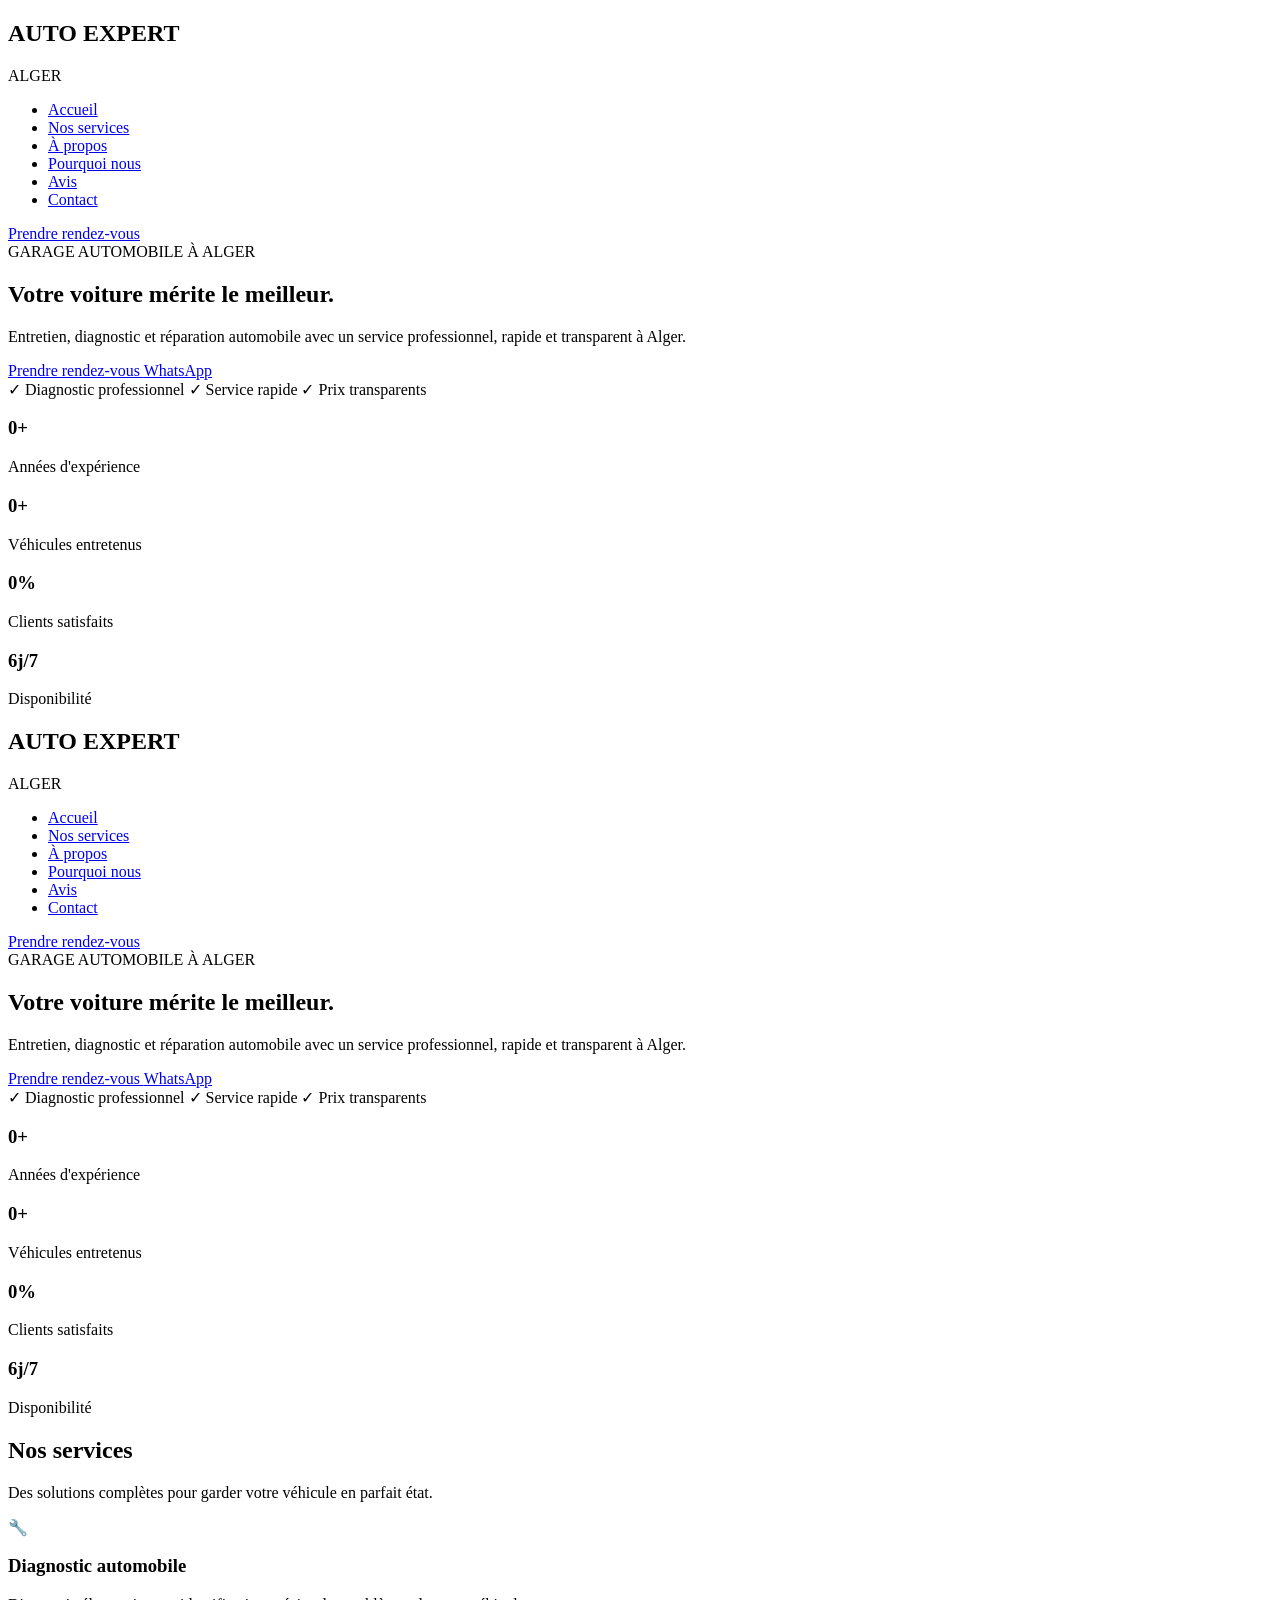
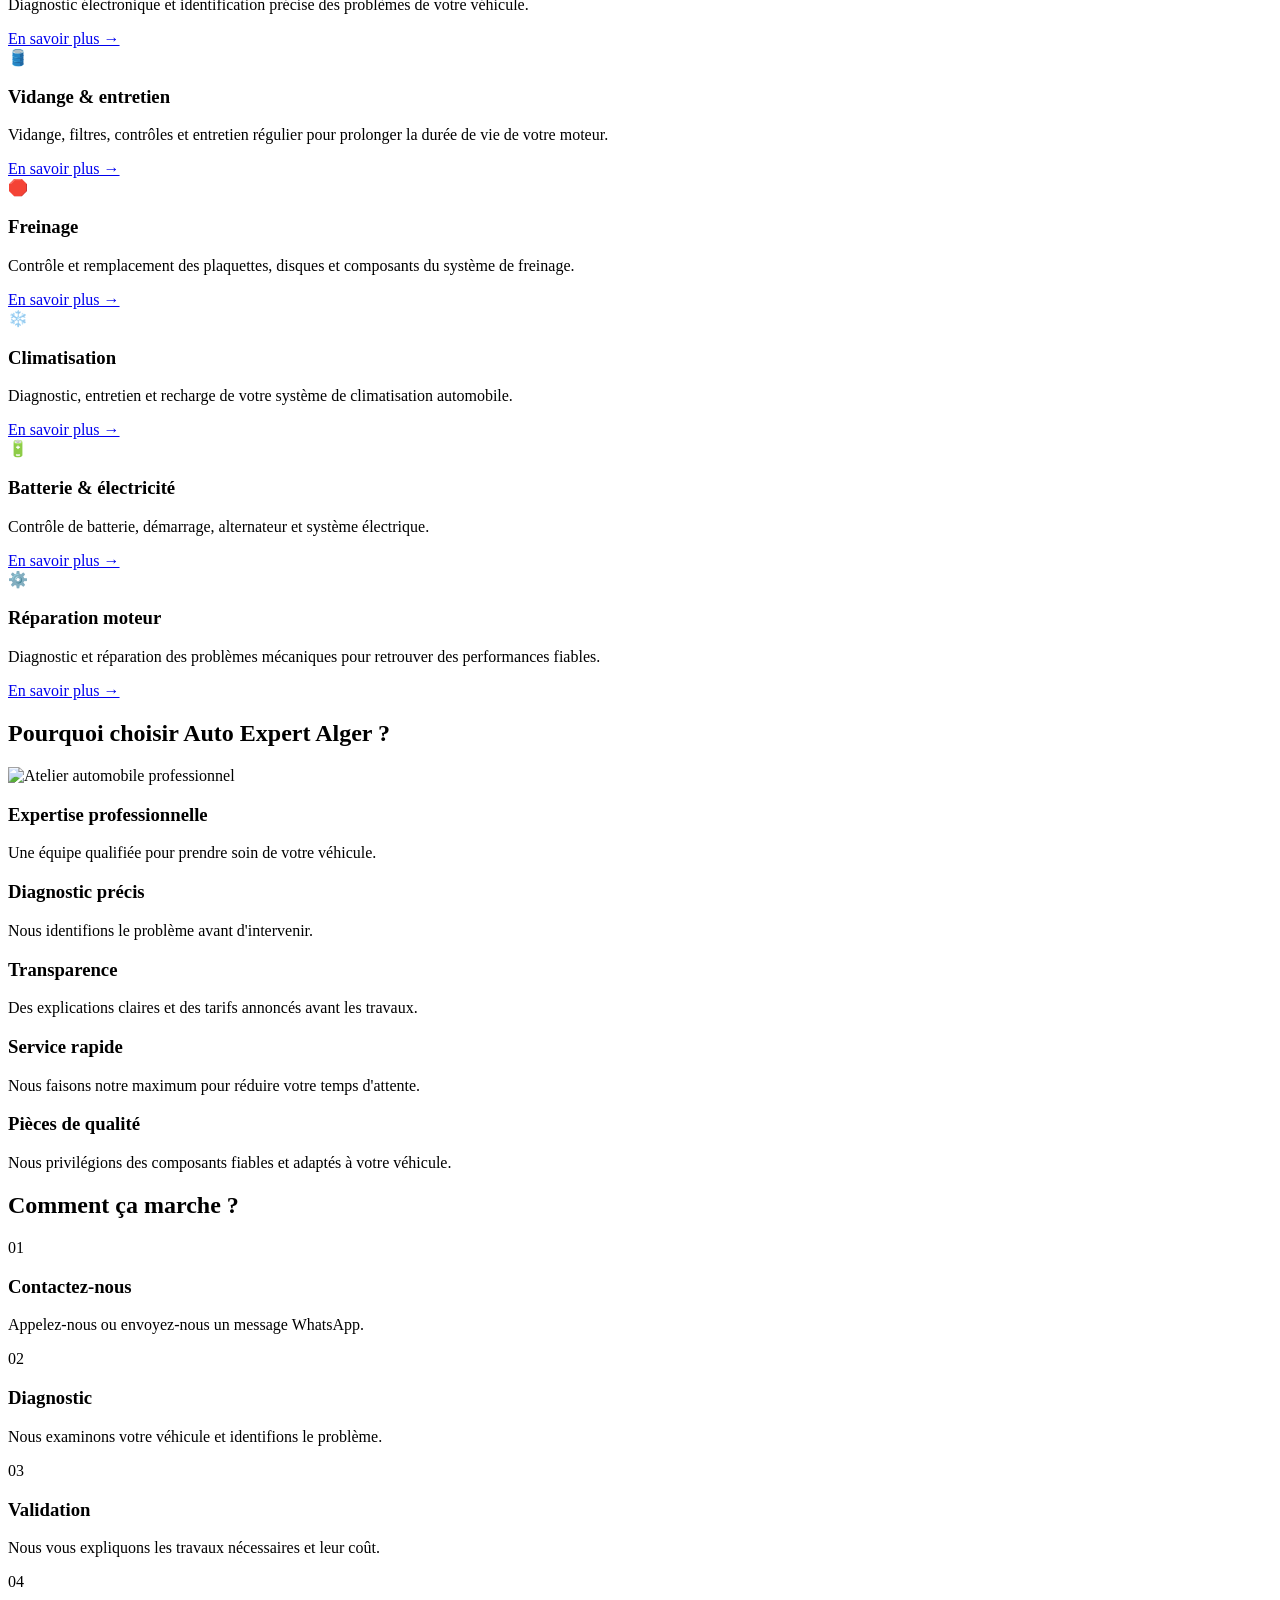
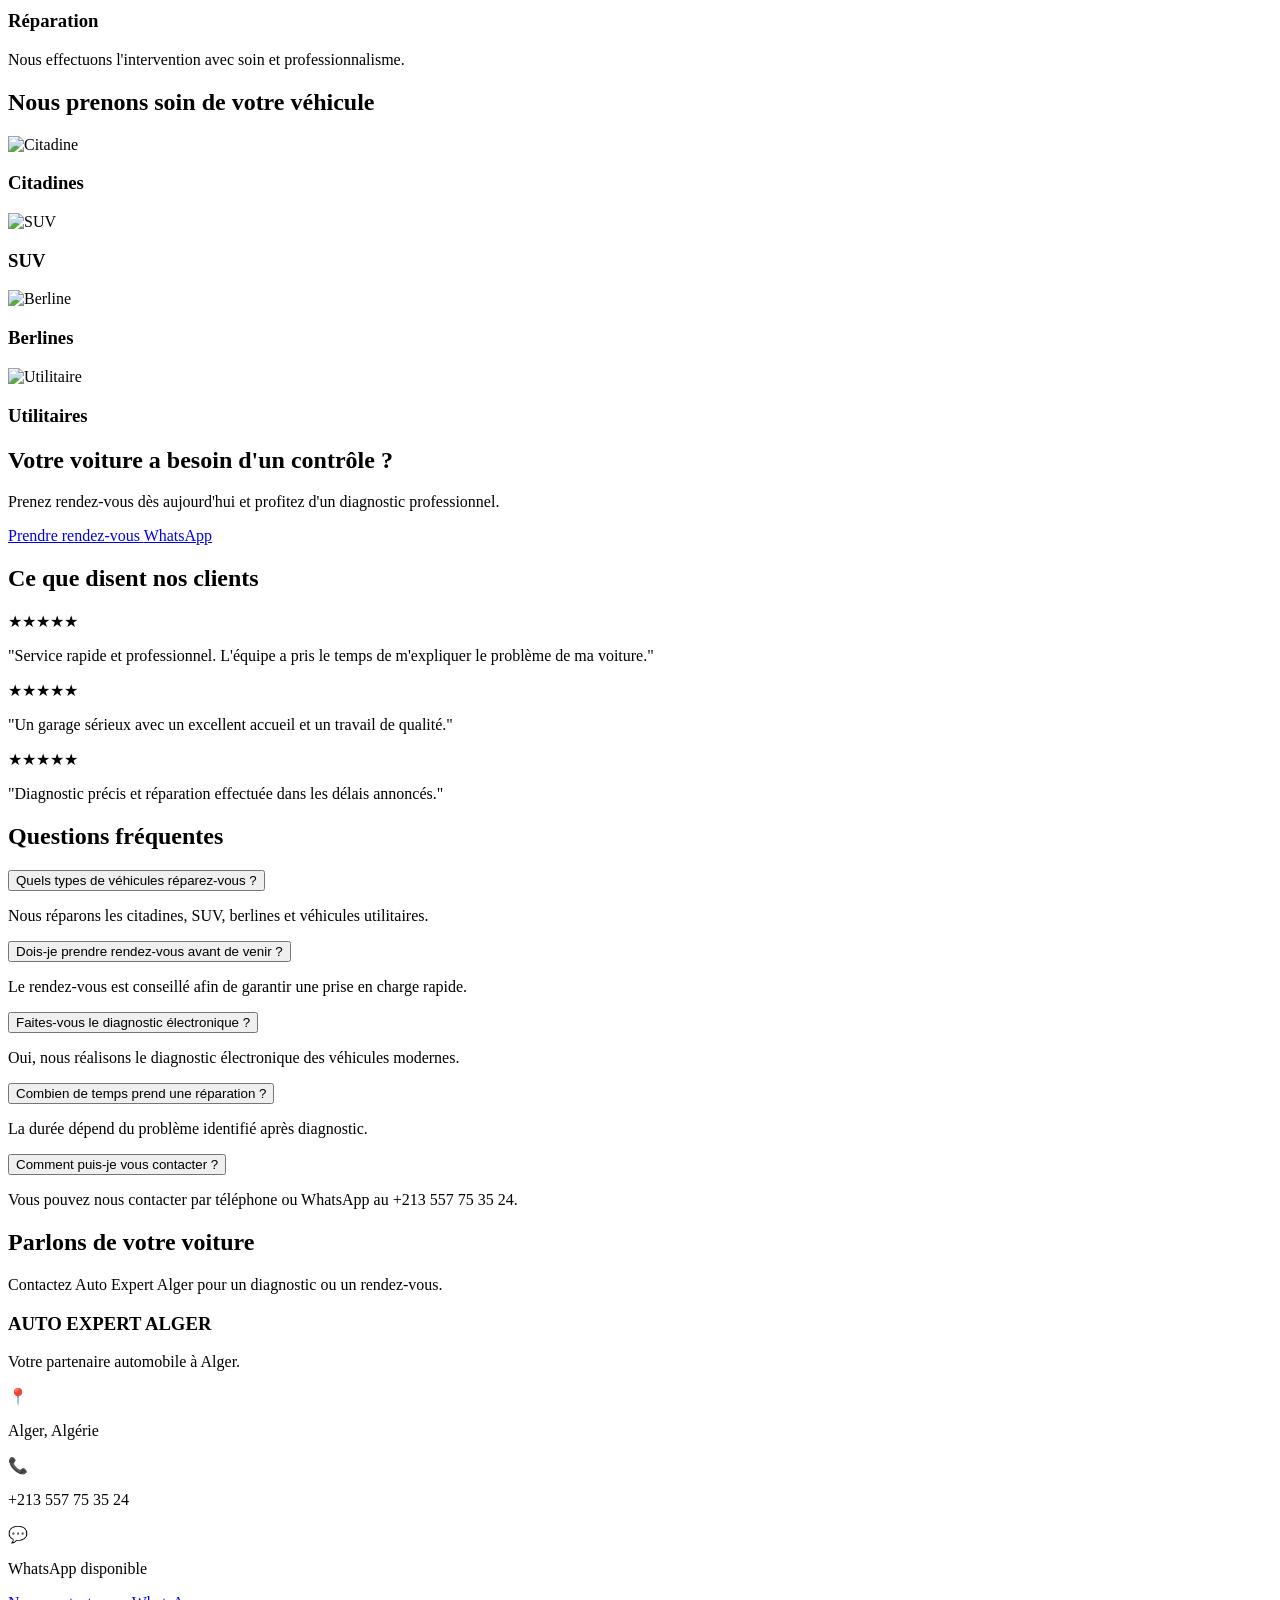
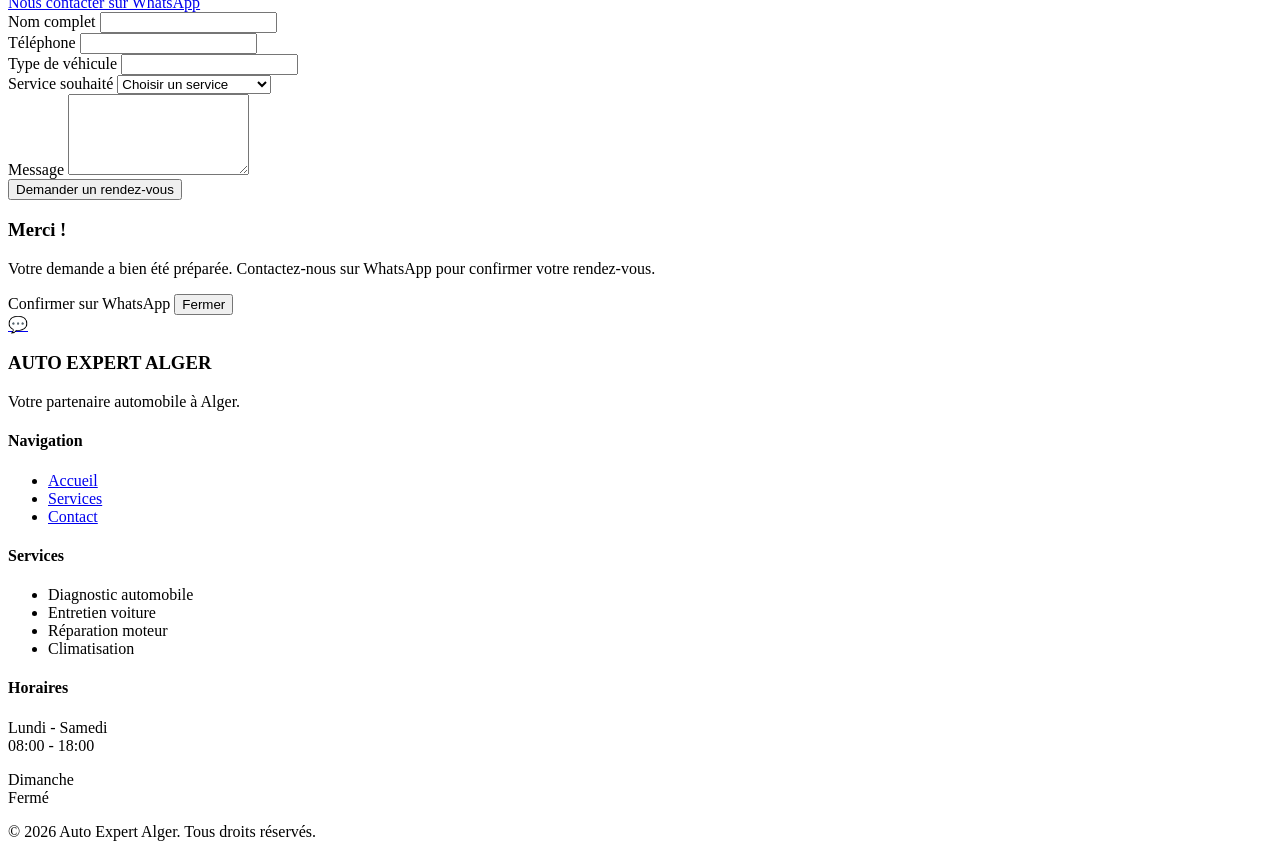
==== index.html @ 567e8c17 "Create index.html" ====
<!DOCTYPE html>
<html lang="fr">
<head>
    <meta charset="UTF-8">
    <meta name="viewport" content="width=device-width, initial-scale=1.0">

    <title>Auto Expert Alger | Garage Automobile & Réparation à Alger</title>

    <meta name="description" content="Auto Expert Alger vous accompagne pour l'entretien, le diagnostic et la réparation de votre véhicule à Alger. Service professionnel, rapide et transparent.">

    <meta name="keywords" content="garage Alger, réparation voiture Alger, diagnostic automobile, entretien voiture, mécanique automobile">

    <meta property="og:title" content="Auto Expert Alger | Garage Automobile">
    <meta property="og:description" content="Entretien, diagnostic et réparation automobile professionnelle à Alger.">
    <meta property="og:type" content="website">

    <link rel="stylesheet" href="style.css">

    <!-- Google Font -->
    <link href="https://fonts.googleapis.com/css2?family=Montserrat:wght@400;500;600;700;800&display=swap" rel="stylesheet">

</head>

<body>

<!-- ================= HEADER ================= -->

<header class="header" id="header">

    <nav class="navbar container">

        <div class="logo">
            <h2>AUTO EXPERT</h2>
            <span>ALGER</span>
        </div>


        <ul class="nav-links" id="navLinks">

            <li><a href="#home">Accueil</a></li>
            <li><a href="#services">Nos services</a></li>
            <li><a href="#about">À propos</a></li>
            <li><a href="#why">Pourquoi nous</a></li>
            <li><a href="#reviews">Avis</a></li>
            <li><a href="#contact">Contact</a></li>

        </ul>


        <a href="#contact" class="btn primary-btn">
            Prendre rendez-vous
        </a>


        <div class="hamburger" id="hamburger">

            <span></span>
            <span></span>
            <span></span>

        </div>


    </nav>

</header>



<!-- ================= HERO ================= -->

<section class="hero" id="home">

    <div class="hero-overlay"></div>


    <div class="hero-content container reveal">

        <span class="badge">
            GARAGE AUTOMOBILE À ALGER
        </span>


        <h1>
            Votre voiture mérite le meilleur.
        </h1>


        <p>
            Entretien, diagnostic et réparation automobile avec un service professionnel,
            rapide et transparent à Alger.
        </p>


        <div class="hero-buttons">

            <a href="#contact" class="btn primary-btn">
                Prendre rendez-vous
            </a>


            <a href="https://wa.me/213557753524?text=Bonjour%20Auto%20Expert%20Alger,%20je%20souhaite%20prendre%20rendez-vous%20pour%20mon%20véhicule."
               class="btn whatsapp-btn"
               target="_blank">

                WhatsApp

            </a>

        </div>



        <div class="trust-row">

            <span>✓ Diagnostic professionnel</span>
            <span>✓ Service rapide</span>
            <span>✓ Prix transparents</span>

        </div>



        <div class="scroll-indicator">
            <span></span>
        </div>


    </div>


</section>



<!-- ================= STATS ================= -->


<section class="stats">

<div class="container stats-grid">


<div class="stat-box">

<h3 data-target="10">0+</h3>
<p>Années d'expérience</p>

</div>


<div class="stat-box">

<h3 data-target="1500">0+</h3>
<p>Véhicules entretenus</p>

</div>


<div class="stat-box">

<h3 data-target="98">0%</h3>
<p>Clients satisfaits</p>

</div>


<div class="stat-box">

<h3>6j/7</h3>
<p>Disponibilité</p>

</div>


</div>

</section>

  <!DOCTYPE html>
<html lang="fr">

<head>

<meta charset="UTF-8">
<meta name="viewport" content="width=device-width, initial-scale=1.0">

<title>Auto Expert Alger | Garage Automobile & Réparation à Alger</title>

<meta name="description" content="Auto Expert Alger vous accompagne pour l'entretien, le diagnostic et la réparation de votre véhicule à Alger. Service professionnel, rapide et transparent.">

<meta name="keywords" content="garage automobile Alger, réparation voiture Alger, diagnostic automobile, entretien voiture">

<meta property="og:title" content="Auto Expert Alger | Garage Automobile">
<meta property="og:description" content="Entretien, diagnostic et réparation automobile professionnelle à Alger.">
<meta property="og:type" content="website">


<link rel="stylesheet" href="style.css">


<link href="https://fonts.googleapis.com/css2?family=Montserrat:wght@400;500;600;700;800&display=swap" rel="stylesheet">


</head>


<body>


<!-- HEADER -->

<header class="header" id="header">

<nav class="navbar container">


<div class="logo">

<h2>AUTO EXPERT</h2>
<span>ALGER</span>

</div>



<ul class="nav-links" id="navLinks">

<li><a href="#home">Accueil</a></li>
<li><a href="#services">Nos services</a></li>
<li><a href="#about">À propos</a></li>
<li><a href="#why">Pourquoi nous</a></li>
<li><a href="#reviews">Avis</a></li>
<li><a href="#contact">Contact</a></li>

</ul>



<a href="#contact" class="btn primary-btn">
Prendre rendez-vous
</a>



<div class="hamburger" id="hamburger">

<span></span>
<span></span>
<span></span>

</div>


</nav>

</header>





<!-- HERO -->


<section class="hero" id="home">


<div class="hero-overlay"></div>


<div class="hero-content container reveal">


<span class="badge">
GARAGE AUTOMOBILE À ALGER
</span>



<h1>
Votre voiture mérite le meilleur.
</h1>



<p>
Entretien, diagnostic et réparation automobile avec un service professionnel,
rapide et transparent à Alger.
</p>



<div class="hero-buttons">


<a href="#contact" class="btn primary-btn">
Prendre rendez-vous
</a>



<a href="https://wa.me/213557753524?text=Bonjour%20Auto%20Expert%20Alger,%20je%20souhaite%20prendre%20rendez-vous%20pour%20mon%20véhicule."
class="btn whatsapp-btn"
target="_blank">

WhatsApp

</a>


</div>




<div class="trust-row">

<span>✓ Diagnostic professionnel</span>
<span>✓ Service rapide</span>
<span>✓ Prix transparents</span>

</div>



<div class="scroll-indicator">
<span></span>
</div>


</div>


</section>





<!-- STATS -->


<section class="stats">


<div class="container stats-grid">


<div class="stat-box">

<h3 data-target="10">0+</h3>
<p>Années d'expérience</p>

</div>



<div class="stat-box">

<h3 data-target="1500">0+</h3>
<p>Véhicules entretenus</p>

</div>



<div class="stat-box">

<h3 data-target="98">0%</h3>
<p>Clients satisfaits</p>

</div>



<div class="stat-box">

<h3>6j/7</h3>
<p>Disponibilité</p>

</div>


</div>


</section>





<!-- SERVICES -->


<section class="services section" id="services">


<div class="container">


<div class="section-title reveal">

<h2>Nos services</h2>

<p>
Des solutions complètes pour garder votre véhicule en parfait état.
</p>

</div>




<div class="services-grid">



<div class="service-card reveal">

<div class="icon">
🔧
</div>

<h3>
Diagnostic automobile
</h3>

<p>
Diagnostic électronique et identification précise des problèmes de votre véhicule.
</p>

<a href="#">
En savoir plus →
</a>

</div>





<div class="service-card reveal">

<div class="icon">
🛢️
</div>

<h3>
Vidange & entretien
</h3>

<p>
Vidange, filtres, contrôles et entretien régulier pour prolonger la durée de vie de votre moteur.
</p>

<a href="#">
En savoir plus →
</a>

</div>





<div class="service-card reveal">

<div class="icon">
🛑
</div>

<h3>
Freinage
</h3>

<p>
Contrôle et remplacement des plaquettes, disques et composants du système de freinage.
</p>

<a href="#">
En savoir plus →
</a>

</div>





<div class="service-card reveal">

<div class="icon">
❄️
</div>

<h3>
Climatisation
</h3>

<p>
Diagnostic, entretien et recharge de votre système de climatisation automobile.
</p>

<a href="#">
En savoir plus →
</a>

</div>





<div class="service-card reveal">

<div class="icon">
🔋
</div>

<h3>
Batterie & électricité
</h3>

<p>
Contrôle de batterie, démarrage, alternateur et système électrique.
</p>

<a href="#">
En savoir plus →
</a>

</div>





<div class="service-card reveal">

<div class="icon">
⚙️
</div>

<h3>
Réparation moteur
</h3>

<p>
Diagnostic et réparation des problèmes mécaniques pour retrouver des performances fiables.
</p>

<a href="#">
En savoir plus →
</a>

</div>



</div>


</div>


</section>

  <!-- WHY CHOOSE US -->

<section class="why section" id="why">

<div class="container">


<div class="section-title reveal">

<h2>Pourquoi choisir Auto Expert Alger ?</h2>

</div>



<div class="why-grid">



<div class="why-image reveal">

<img src="https://images.unsplash.com/photo-1487754180451-c456f719a1fc?auto=format&fit=crop&w=900&q=80"
alt="Atelier automobile professionnel">

</div>




<div class="why-content">



<div class="benefit reveal">

<h3>Expertise professionnelle</h3>

<p>
Une équipe qualifiée pour prendre soin de votre véhicule.
</p>

</div>



<div class="benefit reveal">

<h3>Diagnostic précis</h3>

<p>
Nous identifions le problème avant d'intervenir.
</p>

</div>



<div class="benefit reveal">

<h3>Transparence</h3>

<p>
Des explications claires et des tarifs annoncés avant les travaux.
</p>

</div>



<div class="benefit reveal">

<h3>Service rapide</h3>

<p>
Nous faisons notre maximum pour réduire votre temps d'attente.
</p>

</div>



<div class="benefit reveal">

<h3>Pièces de qualité</h3>

<p>
Nous privilégions des composants fiables et adaptés à votre véhicule.
</p>

</div>


</div>


</div>


</div>

</section>






<!-- PROCESS -->


<section class="process section">


<div class="container">


<div class="section-title">

<h2>Comment ça marche ?</h2>

</div>



<div class="process-grid">



<div class="step reveal">

<span>01</span>

<h3>Contactez-nous</h3>

<p>
Appelez-nous ou envoyez-nous un message WhatsApp.
</p>

</div>




<div class="step reveal">

<span>02</span>

<h3>Diagnostic</h3>

<p>
Nous examinons votre véhicule et identifions le problème.
</p>

</div>




<div class="step reveal">

<span>03</span>

<h3>Validation</h3>

<p>
Nous vous expliquons les travaux nécessaires et leur coût.
</p>

</div>




<div class="step reveal">

<span>04</span>

<h3>Réparation</h3>

<p>
Nous effectuons l'intervention avec soin et professionnalisme.
</p>

</div>


</div>


</div>

</section>






<!-- VEHICLE TYPES -->


<section class="vehicles section">


<div class="container">


<div class="section-title">

<h2>
Nous prenons soin de votre véhicule
</h2>

</div>




<div class="vehicle-grid">


<div class="vehicle-card">

<img src="https://images.unsplash.com/photo-1492144534655-ae79c964c9d7?auto=format&fit=crop&w=600&q=80"
alt="Citadine">

<h3>Citadines</h3>

</div>



<div class="vehicle-card">

<img src="https://images.unsplash.com/photo-1503376780353-7e6692767b70?auto=format&fit=crop&w=600&q=80"
alt="SUV">

<h3>SUV</h3>

</div>



<div class="vehicle-card">

<img src="https://images.unsplash.com/photo-1549317661-bd32c8ce0db2?auto=format&fit=crop&w=600&q=80"
alt="Berline">

<h3>Berlines</h3>

</div>



<div class="vehicle-card">

<img src="https://images.unsplash.com/photo-1606664515524-ed2f786a0bd6?auto=format&fit=crop&w=600&q=80"
alt="Utilitaire">

<h3>Utilitaires</h3>

</div>


</div>


</div>


</section>






<!-- CTA -->


<section class="cta">


<div class="container">


<h2>
Votre voiture a besoin d'un contrôle ?
</h2>


<p>
Prenez rendez-vous dès aujourd'hui et profitez d'un diagnostic professionnel.
</p>



<div>

<a href="#contact" class="btn primary-btn">
Prendre rendez-vous
</a>


<a href="https://wa.me/213557753524?text=Bonjour%20Auto%20Expert%20Alger,%20je%20souhaite%20prendre%20rendez-vous."
class="btn whatsapp-btn"
target="_blank">

WhatsApp

</a>


</div>


</div>


</section>







<!-- TESTIMONIALS -->


<section class="reviews section" id="reviews">


<div class="container">


<div class="section-title">

<h2>
Ce que disent nos clients
</h2>

</div>




<div class="reviews-grid">



<div class="review-card">

<div>
★★★★★
</div>

<p>
"Service rapide et professionnel. L'équipe a pris le temps de m'expliquer le problème de ma voiture."
</p>

</div>




<div class="review-card">

<div>
★★★★★
</div>

<p>
"Un garage sérieux avec un excellent accueil et un travail de qualité."
</p>

</div>




<div class="review-card">

<div>
★★★★★
</div>

<p>
"Diagnostic précis et réparation effectuée dans les délais annoncés."
</p>

</div>



</div>


</div>


</section>







<!-- FAQ -->


<section class="faq section">


<div class="container">


<div class="section-title">

<h2>
Questions fréquentes
</h2>

</div>



<div class="faq-container">



<div class="faq-item">

<button>
Quels types de véhicules réparez-vous ?
</button>

<div class="faq-answer">

<p>
Nous réparons les citadines, SUV, berlines et véhicules utilitaires.
</p>

</div>

</div>





<div class="faq-item">

<button>
Dois-je prendre rendez-vous avant de venir ?
</button>

<div class="faq-answer">

<p>
Le rendez-vous est conseillé afin de garantir une prise en charge rapide.
</p>

</div>

</div>





<div class="faq-item">

<button>
Faites-vous le diagnostic électronique ?
</button>

<div class="faq-answer">

<p>
Oui, nous réalisons le diagnostic électronique des véhicules modernes.
</p>

</div>

</div>





<div class="faq-item">

<button>
Combien de temps prend une réparation ?
</button>

<div class="faq-answer">

<p>
La durée dépend du problème identifié après diagnostic.
</p>

</div>

</div>





<div class="faq-item">

<button>
Comment puis-je vous contacter ?
</button>

<div class="faq-answer">

<p>
Vous pouvez nous contacter par téléphone ou WhatsApp au +213 557 75 35 24.
</p>

</div>

</div>


</div>


</div>

</section>

  <!-- CONTACT SECTION -->

<section class="contact section" id="contact">

<div class="container">


<div class="section-title">

<h2>
Parlons de votre voiture
</h2>

<p>
Contactez Auto Expert Alger pour un diagnostic ou un rendez-vous.
</p>

</div>



<div class="contact-grid">



<!-- CONTACT INFO -->

<div class="contact-info reveal">


<h3>
AUTO EXPERT ALGER
</h3>


<p>
Votre partenaire automobile à Alger.
</p>



<div class="contact-item">

<span>📍</span>

<p>
Alger, Algérie
</p>

</div>



<div class="contact-item">

<span>📞</span>

<p>
+213 557 75 35 24
</p>

</div>



<div class="contact-item">

<span>💬</span>

<p>
WhatsApp disponible
</p>

</div>



<a href="https://wa.me/213557753524?text=Bonjour%20Auto%20Expert%20Alger,%20je%20souhaite%20prendre%20rendez-vous."
target="_blank"
class="btn whatsapp-btn">

Nous contacter sur WhatsApp

</a>


</div>





<!-- FORM -->

<div class="contact-form reveal">


<form id="appointmentForm">


<div class="form-group">

<label>
Nom complet
</label>

<input type="text" id="name" required>

</div>




<div class="form-group">

<label>
Téléphone
</label>

<input type="tel" id="phone" required>

</div>




<div class="form-group">

<label>
Type de véhicule
</label>

<input type="text" id="vehicle" required>

</div>




<div class="form-group">

<label>
Service souhaité
</label>


<select id="service" required>

<option value="">
Choisir un service
</option>

<option>
Diagnostic automobile
</option>

<option>
Vidange & entretien
</option>

<option>
Freinage
</option>

<option>
Climatisation
</option>

<option>
Batterie & électricité
</option>

<option>
Réparation moteur
</option>


</select>


</div>





<div class="form-group">

<label>
Message
</label>


<textarea id="message" rows="5"></textarea>


</div>





<button type="submit" class="btn primary-btn">

Demander un rendez-vous

</button>



</form>



</div>


</div>


</div>


</section>







<!-- SUCCESS MODAL -->


<div class="modal" id="successModal">


<div class="modal-content">


<h3>
Merci !
</h3>


<p>
Votre demande a bien été préparée. Contactez-nous sur WhatsApp pour confirmer votre rendez-vous.
</p>


<a id="modalWhatsapp"
target="_blank"
class="btn whatsapp-btn">

Confirmer sur WhatsApp

</a>


<button id="closeModal" class="close-btn">

Fermer

</button>


</div>


</div>







<!-- FLOATING WHATSAPP -->


<a href="https://wa.me/213557753524?text=Bonjour%20Auto%20Expert%20Alger,%20je%20souhaite%20prendre%20rendez-vous%20pour%20mon%20véhicule."
class="floating-whatsapp"
target="_blank">

💬

</a>








<!-- FOOTER -->


<footer class="footer">


<div class="container footer-grid">



<div>

<h3>
AUTO EXPERT ALGER
</h3>


<p>
Votre partenaire automobile à Alger.
</p>


</div>






<div>

<h4>
Navigation
</h4>


<ul>

<li>
<a href="#home">
Accueil
</a>
</li>


<li>
<a href="#services">
Services
</a>
</li>


<li>
<a href="#contact">
Contact
</a>
</li>


</ul>


</div>







<div>

<h4>
Services
</h4>


<ul>

<li>
Diagnostic automobile
</li>

<li>
Entretien voiture
</li>

<li>
Réparation moteur
</li>

<li>
Climatisation
</li>


</ul>


</div>







<div>


<h4>
Horaires
</h4>


<p>
Lundi - Samedi
<br>
08:00 - 18:00
</p>


<p>

Dimanche
<br>
Fermé

</p>



</div>




</div>






<div class="footer-bottom">


<p>
© 2026 Auto Expert Alger. Tous droits réservés.
</p>


</div>


</footer>







<script src="script.js"></script>


</body>

</html>
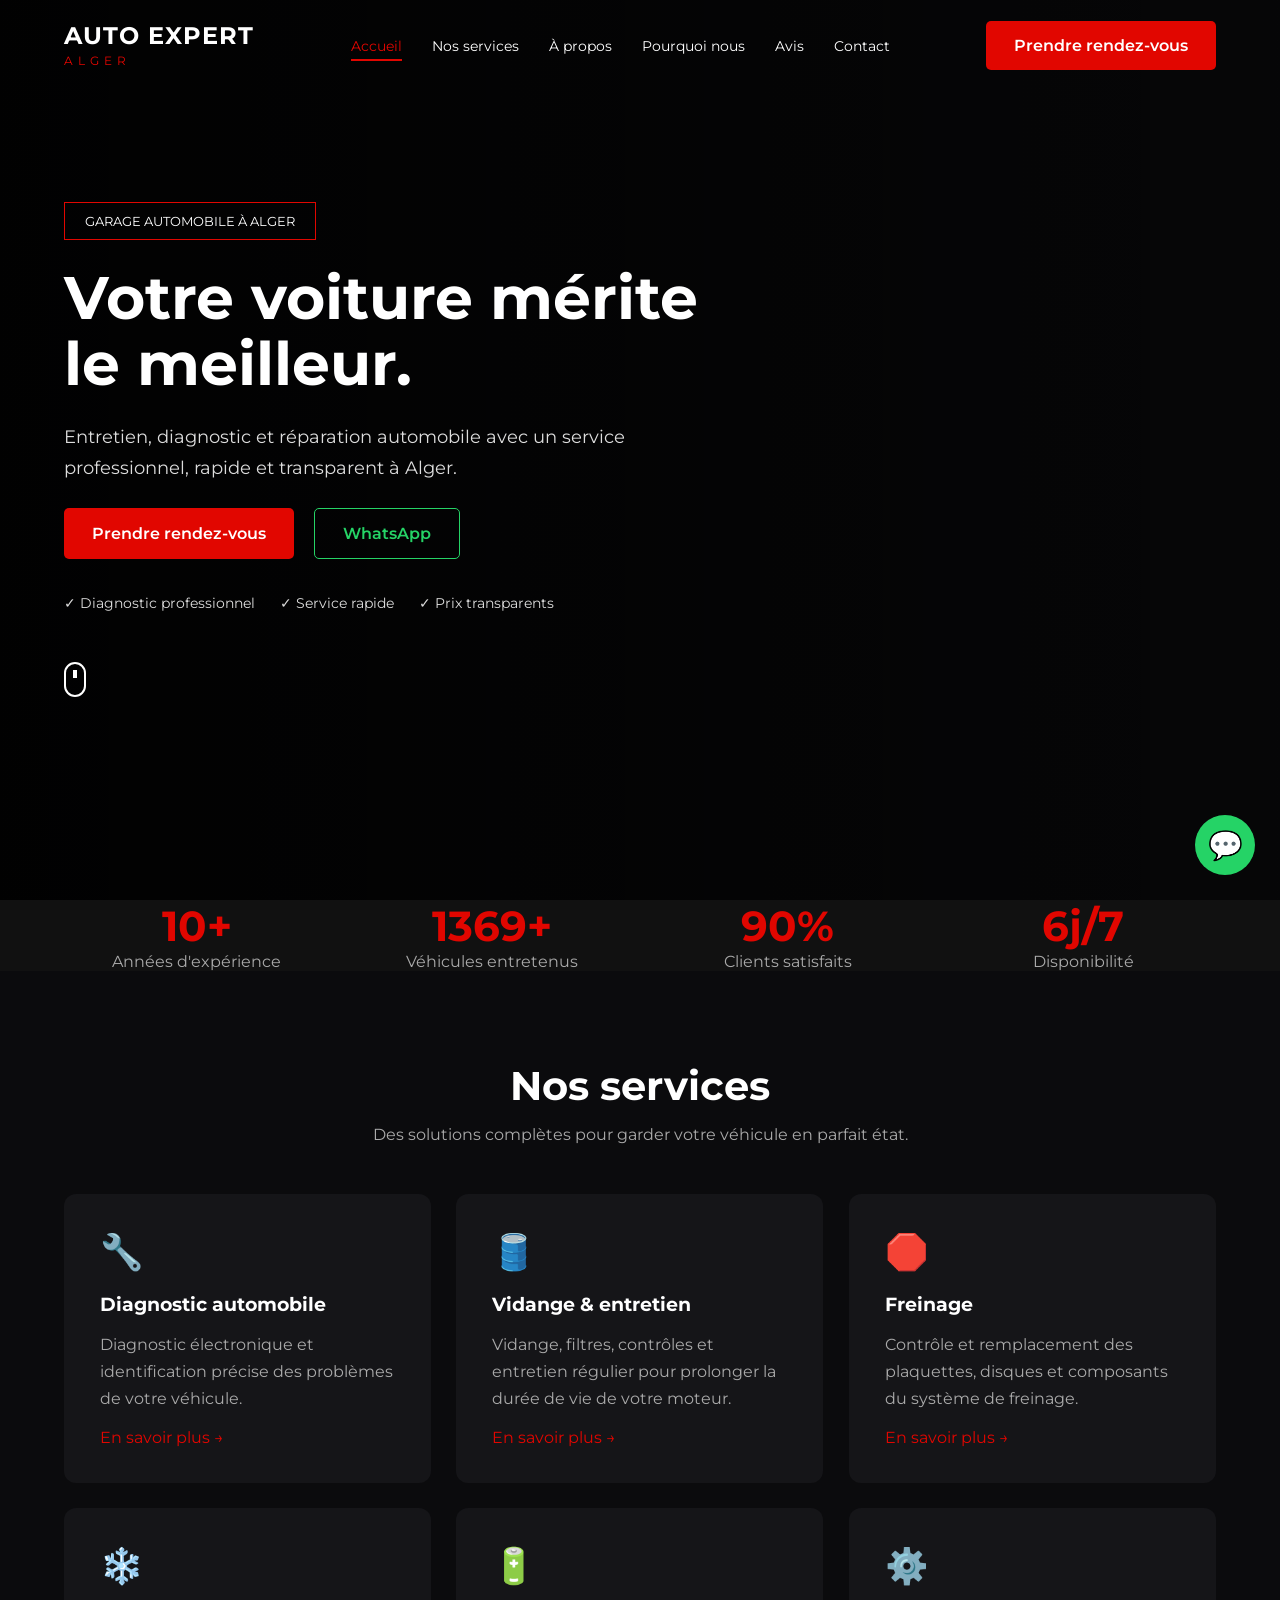
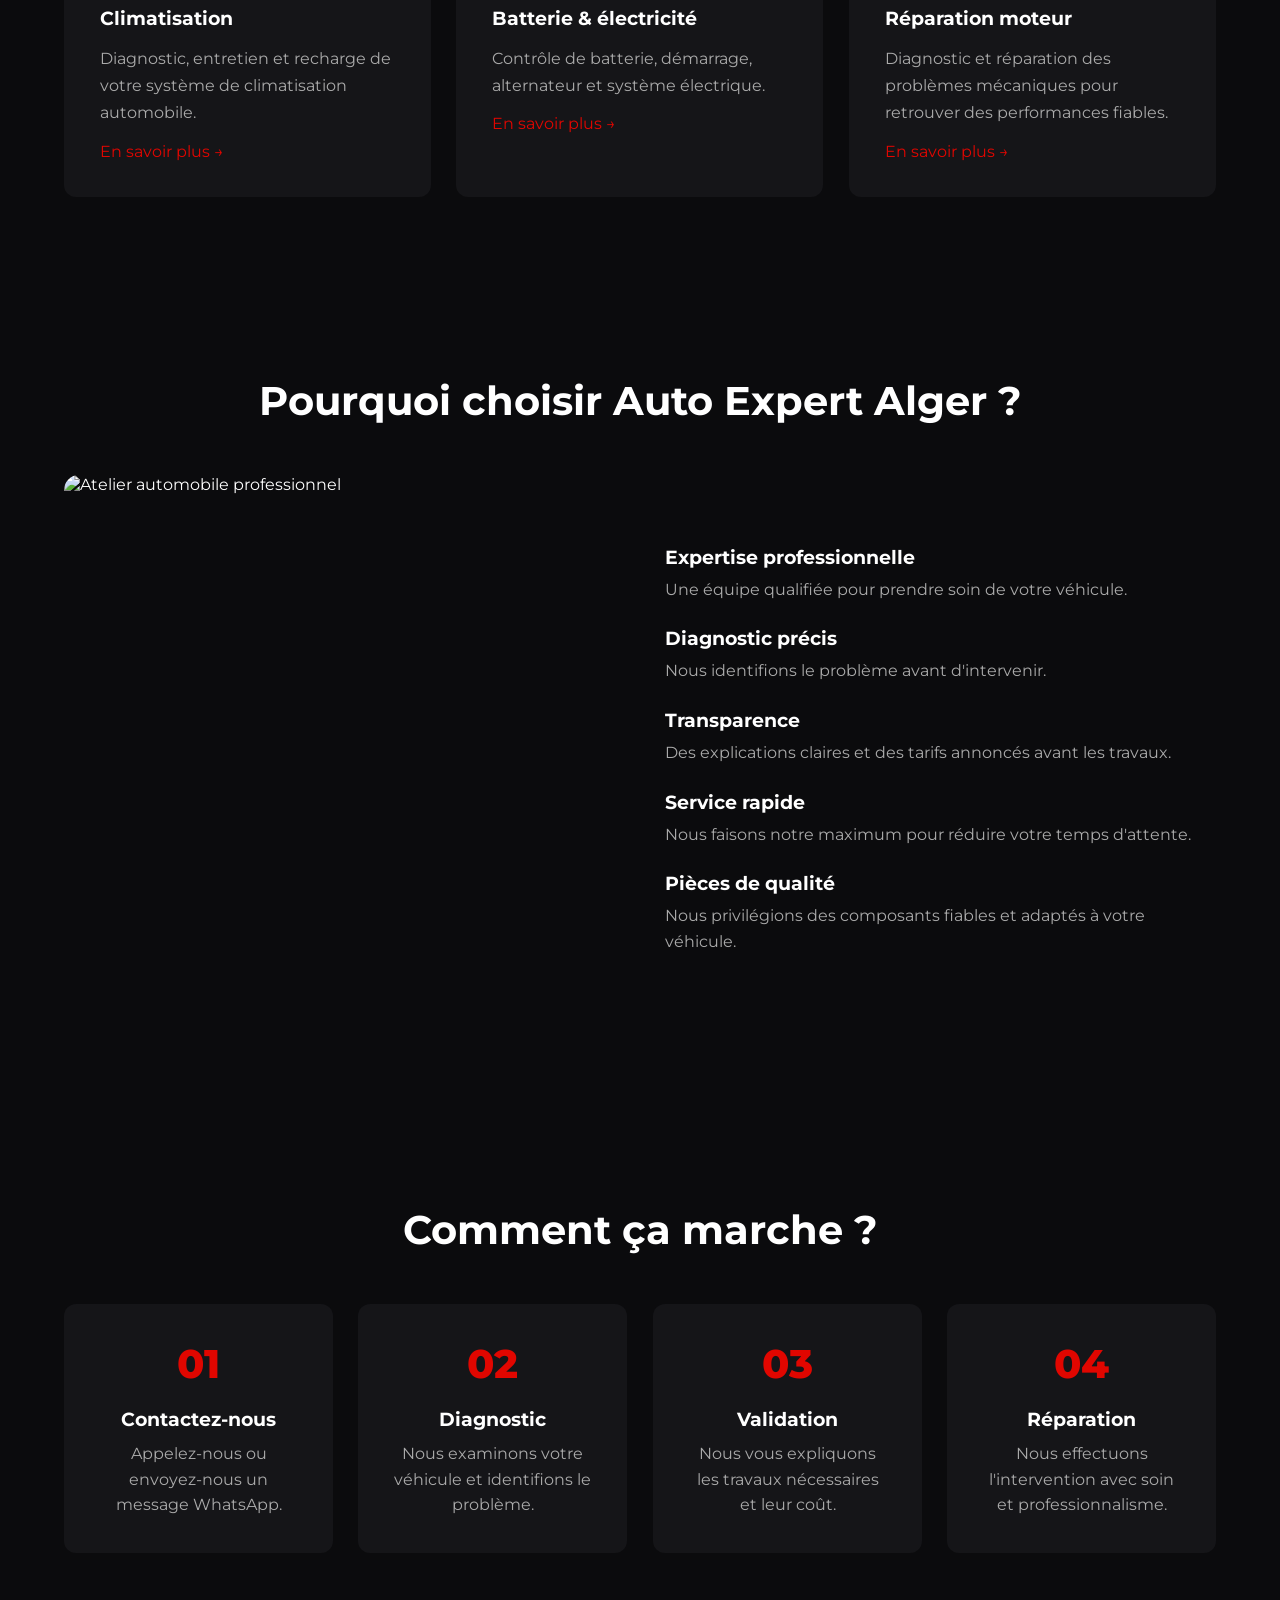
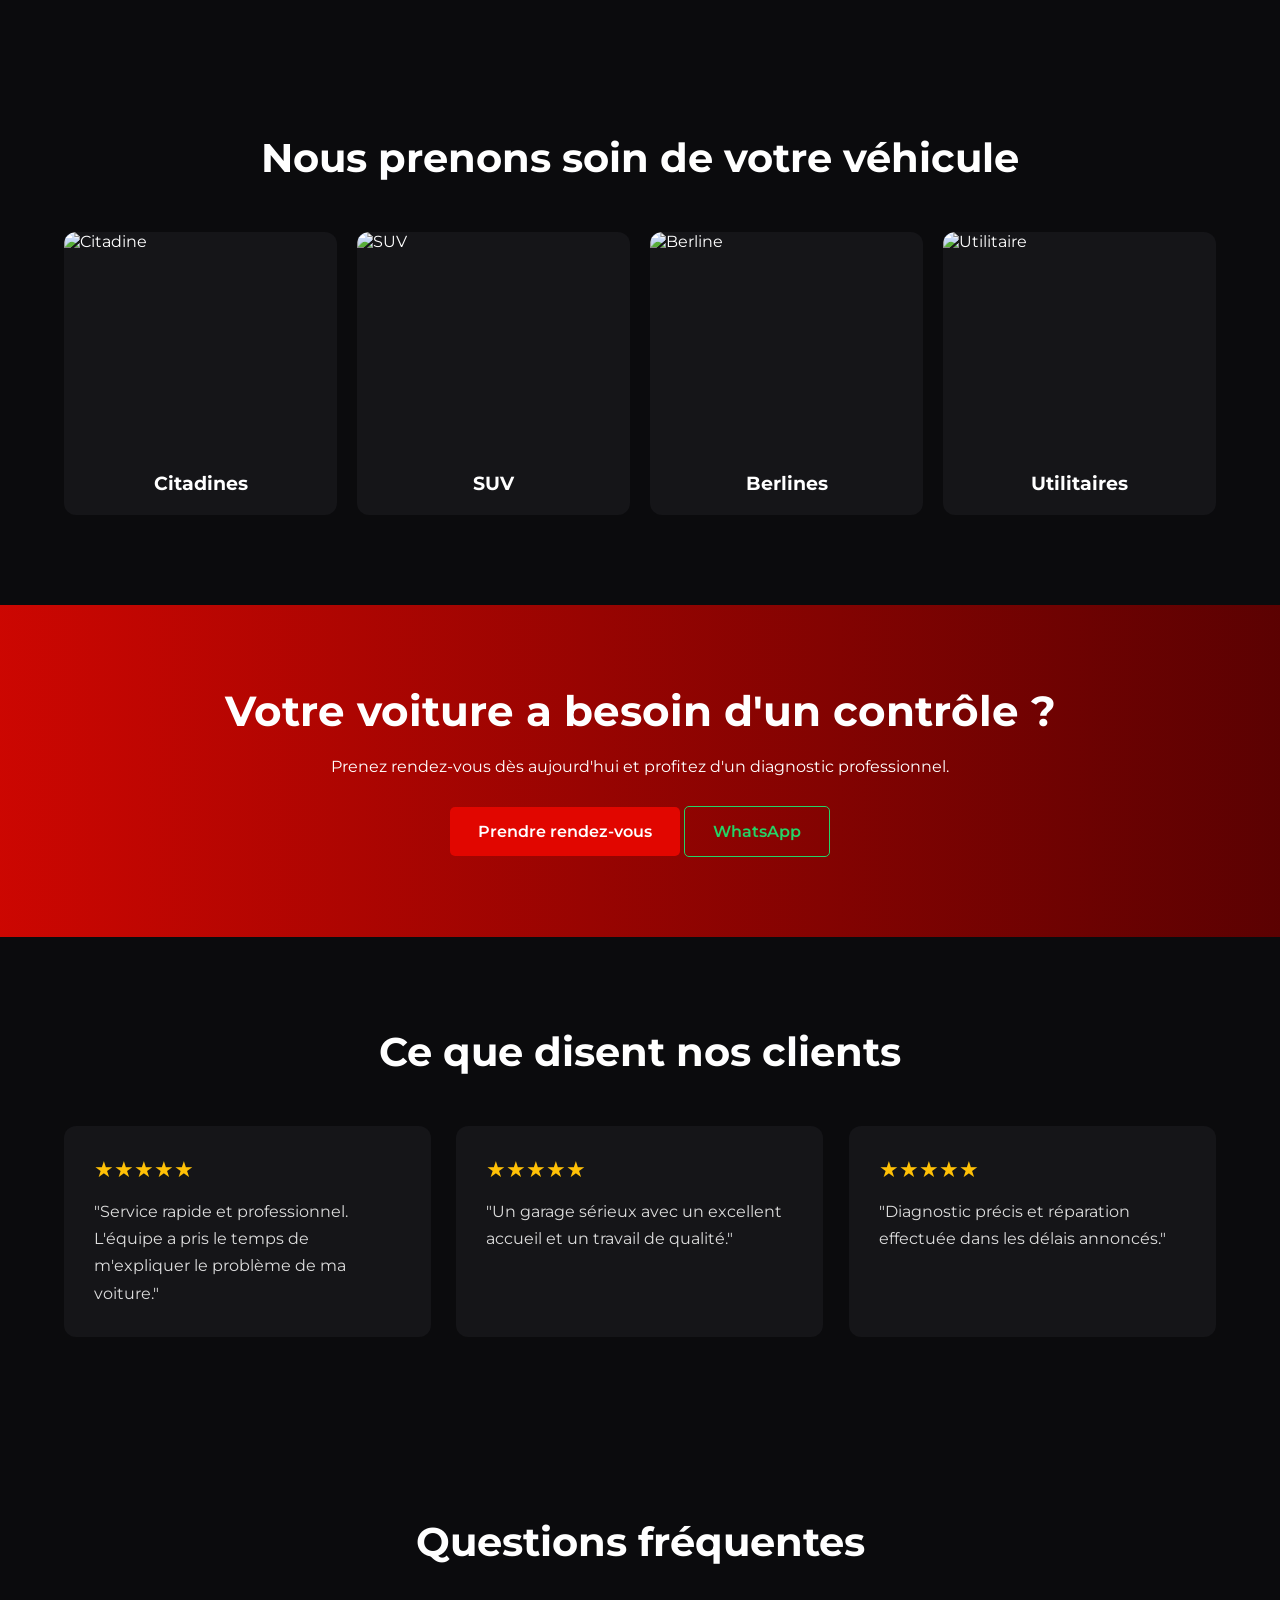
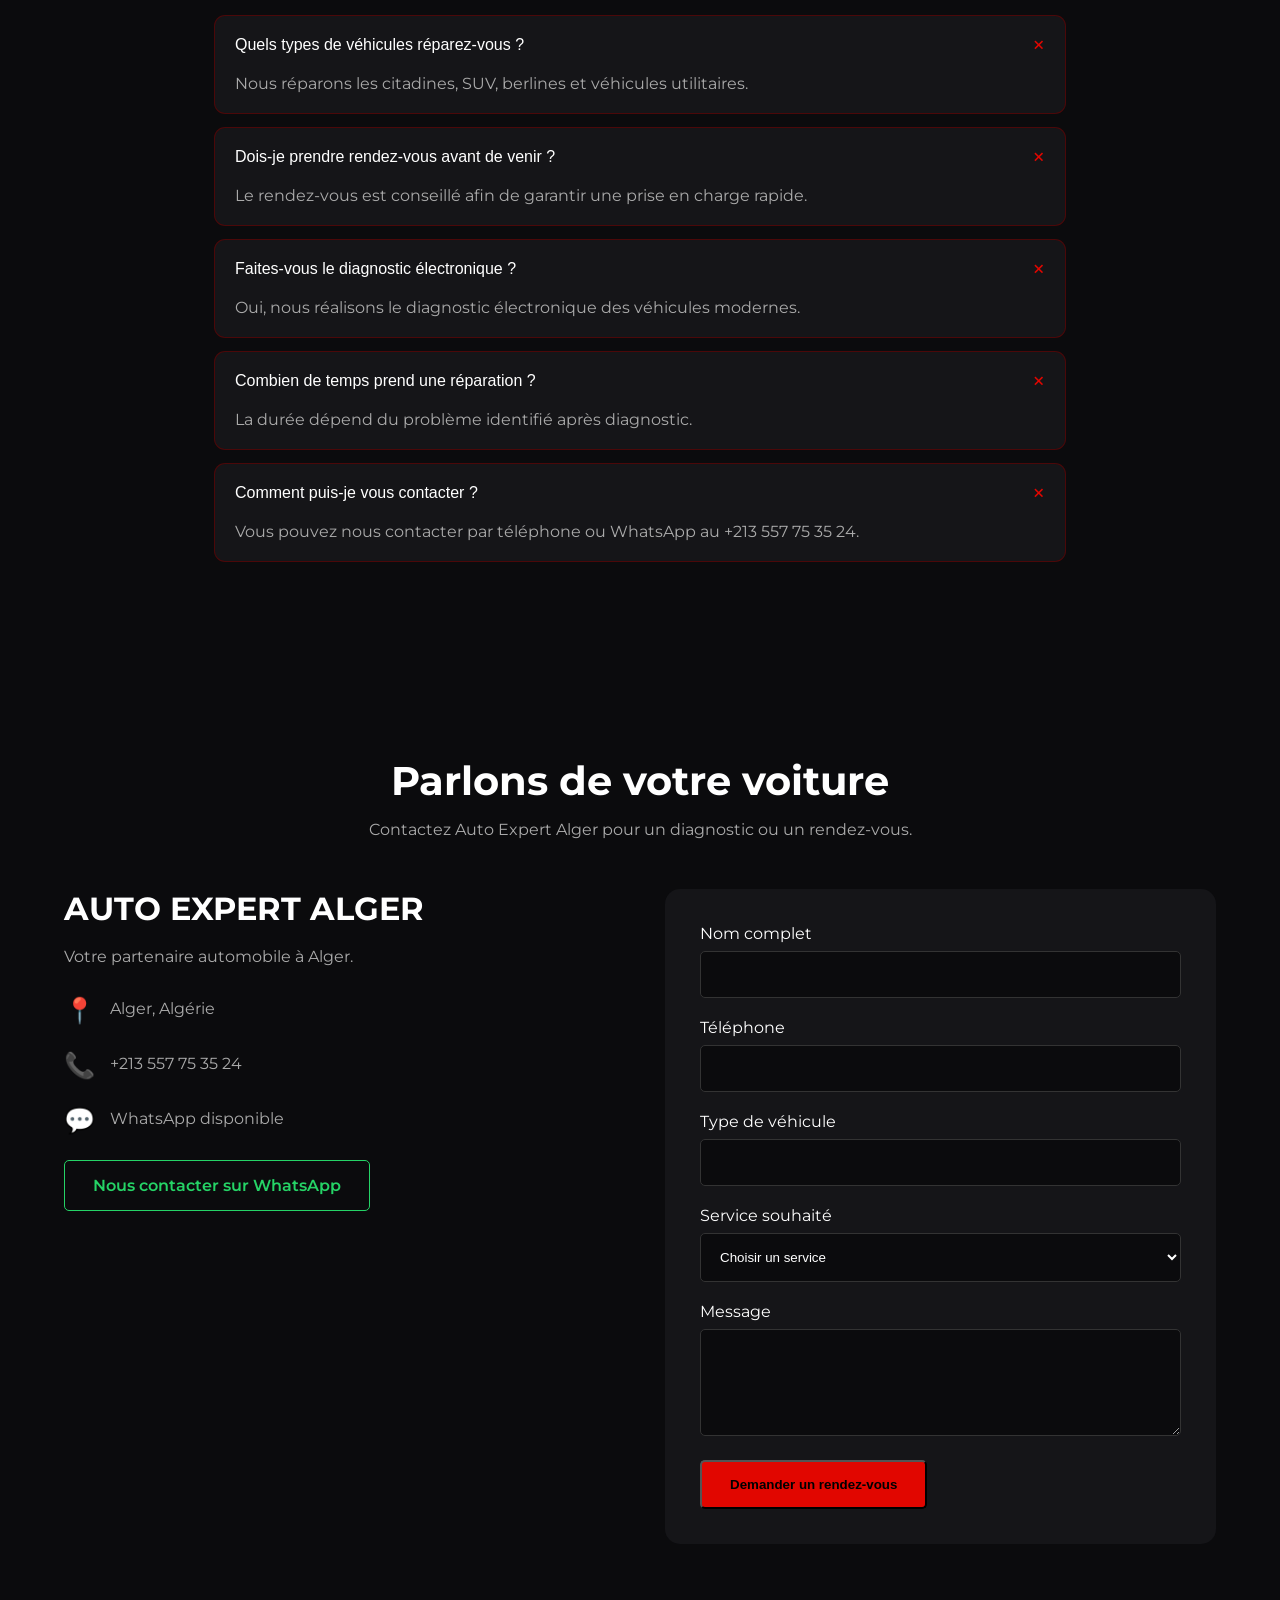
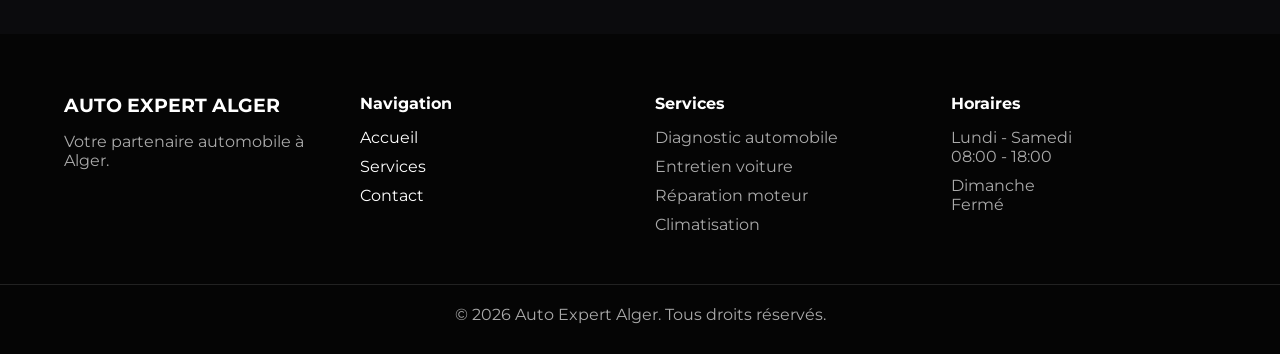
==== commit 1cd89e8a: "Add files via upload" ====
--- a/index.html
+++ b/index.html
@@ -22,6 +22,8 @@
 </head>
 
 <body>
+
+<div class="progress-bar" id="progressBar"></div>
 
 <!-- ================= HEADER ================= -->
 
@@ -143,7 +145,7 @@
 
 <div class="stat-box">
 
-<h3 data-target="10">0+</h3>
+<h3 data-target="10" data-suffix="+">0+</h3>
 <p>Années d'expérience</p>
 
 </div>
@@ -151,7 +153,7 @@
 
 <div class="stat-box">
 
-<h3 data-target="1500">0+</h3>
+<h3 data-target="1500" data-suffix="+">0+</h3>
 <p>Véhicules entretenus</p>
 
 </div>
@@ -159,7 +161,7 @@
 
 <div class="stat-box">
 
-<h3 data-target="98">0%</h3>
+<h3 data-target="98" data-suffix="%">0%</h3>
 <p>Clients satisfaits</p>
 
 </div>
@@ -177,700 +179,490 @@
 
 </section>
 
-  <!DOCTYPE html>
-<html lang="fr">
-
-<head>
-
-<meta charset="UTF-8">
-<meta name="viewport" content="width=device-width, initial-scale=1.0">
-
-<title>Auto Expert Alger | Garage Automobile & Réparation à Alger</title>
-
-<meta name="description" content="Auto Expert Alger vous accompagne pour l'entretien, le diagnostic et la réparation de votre véhicule à Alger. Service professionnel, rapide et transparent.">
-
-<meta name="keywords" content="garage automobile Alger, réparation voiture Alger, diagnostic automobile, entretien voiture">
-
-<meta property="og:title" content="Auto Expert Alger | Garage Automobile">
-<meta property="og:description" content="Entretien, diagnostic et réparation automobile professionnelle à Alger.">
-<meta property="og:type" content="website">
-
-
-<link rel="stylesheet" href="style.css">
-
-
-<link href="https://fonts.googleapis.com/css2?family=Montserrat:wght@400;500;600;700;800&display=swap" rel="stylesheet">
-
-
-</head>
-
-
-<body>
-
-
-<!-- HEADER -->
-
-<header class="header" id="header">
-
-<nav class="navbar container">
-
-
-<div class="logo">
-
-<h2>AUTO EXPERT</h2>
-<span>ALGER</span>
-
-</div>
-
-
-
-<ul class="nav-links" id="navLinks">
-
-<li><a href="#home">Accueil</a></li>
-<li><a href="#services">Nos services</a></li>
-<li><a href="#about">À propos</a></li>
-<li><a href="#why">Pourquoi nous</a></li>
-<li><a href="#reviews">Avis</a></li>
-<li><a href="#contact">Contact</a></li>
-
-</ul>
-
-
+
+
+
+
+<!-- SERVICES -->
+
+
+<section class="services section" id="services">
+
+
+<div class="container">
+
+
+<div class="section-title reveal">
+
+<h2>Nos services</h2>
+
+<p>
+Des solutions complètes pour garder votre véhicule en parfait état.
+</p>
+
+</div>
+
+
+
+
+<div class="services-grid">
+
+
+
+<div class="service-card reveal">
+
+<div class="icon">
+🔧
+</div>
+
+<h3>
+Diagnostic automobile
+</h3>
+
+<p>
+Diagnostic électronique et identification précise des problèmes de votre véhicule.
+</p>
+
+<a href="#">
+En savoir plus →
+</a>
+
+</div>
+
+
+
+
+
+<div class="service-card reveal">
+
+<div class="icon">
+🛢️
+</div>
+
+<h3>
+Vidange & entretien
+</h3>
+
+<p>
+Vidange, filtres, contrôles et entretien régulier pour prolonger la durée de vie de votre moteur.
+</p>
+
+<a href="#">
+En savoir plus →
+</a>
+
+</div>
+
+
+
+
+
+<div class="service-card reveal">
+
+<div class="icon">
+🛑
+</div>
+
+<h3>
+Freinage
+</h3>
+
+<p>
+Contrôle et remplacement des plaquettes, disques et composants du système de freinage.
+</p>
+
+<a href="#">
+En savoir plus →
+</a>
+
+</div>
+
+
+
+
+
+<div class="service-card reveal">
+
+<div class="icon">
+❄️
+</div>
+
+<h3>
+Climatisation
+</h3>
+
+<p>
+Diagnostic, entretien et recharge de votre système de climatisation automobile.
+</p>
+
+<a href="#">
+En savoir plus →
+</a>
+
+</div>
+
+
+
+
+
+<div class="service-card reveal">
+
+<div class="icon">
+🔋
+</div>
+
+<h3>
+Batterie & électricité
+</h3>
+
+<p>
+Contrôle de batterie, démarrage, alternateur et système électrique.
+</p>
+
+<a href="#">
+En savoir plus →
+</a>
+
+</div>
+
+
+
+
+
+<div class="service-card reveal">
+
+<div class="icon">
+⚙️
+</div>
+
+<h3>
+Réparation moteur
+</h3>
+
+<p>
+Diagnostic et réparation des problèmes mécaniques pour retrouver des performances fiables.
+</p>
+
+<a href="#">
+En savoir plus →
+</a>
+
+</div>
+
+
+
+</div>
+
+
+</div>
+
+
+</section>
+
+  <!-- WHY CHOOSE US -->
+
+<section class="why section" id="why">
+
+<div class="container">
+
+
+<div class="section-title reveal">
+
+<h2>Pourquoi choisir Auto Expert Alger ?</h2>
+
+</div>
+
+
+
+<div class="why-grid">
+
+
+
+<div class="why-image reveal">
+
+<img src="https://images.unsplash.com/photo-1487754180451-c456f719a1fc?auto=format&fit=crop&w=900&q=80"
+alt="Atelier automobile professionnel">
+
+</div>
+
+
+
+
+<div class="why-content">
+
+
+
+<div class="benefit reveal">
+
+<h3>Expertise professionnelle</h3>
+
+<p>
+Une équipe qualifiée pour prendre soin de votre véhicule.
+</p>
+
+</div>
+
+
+
+<div class="benefit reveal">
+
+<h3>Diagnostic précis</h3>
+
+<p>
+Nous identifions le problème avant d'intervenir.
+</p>
+
+</div>
+
+
+
+<div class="benefit reveal">
+
+<h3>Transparence</h3>
+
+<p>
+Des explications claires et des tarifs annoncés avant les travaux.
+</p>
+
+</div>
+
+
+
+<div class="benefit reveal">
+
+<h3>Service rapide</h3>
+
+<p>
+Nous faisons notre maximum pour réduire votre temps d'attente.
+</p>
+
+</div>
+
+
+
+<div class="benefit reveal">
+
+<h3>Pièces de qualité</h3>
+
+<p>
+Nous privilégions des composants fiables et adaptés à votre véhicule.
+</p>
+
+</div>
+
+
+</div>
+
+
+</div>
+
+
+</div>
+
+</section>
+
+
+
+
+
+
+<!-- PROCESS -->
+
+
+<section class="process section">
+
+
+<div class="container">
+
+
+<div class="section-title reveal">
+
+<h2>Comment ça marche ?</h2>
+
+</div>
+
+
+
+<div class="process-grid">
+
+
+
+<div class="step reveal">
+
+<span>01</span>
+
+<h3>Contactez-nous</h3>
+
+<p>
+Appelez-nous ou envoyez-nous un message WhatsApp.
+</p>
+
+</div>
+
+
+
+
+<div class="step reveal">
+
+<span>02</span>
+
+<h3>Diagnostic</h3>
+
+<p>
+Nous examinons votre véhicule et identifions le problème.
+</p>
+
+</div>
+
+
+
+
+<div class="step reveal">
+
+<span>03</span>
+
+<h3>Validation</h3>
+
+<p>
+Nous vous expliquons les travaux nécessaires et leur coût.
+</p>
+
+</div>
+
+
+
+
+<div class="step reveal">
+
+<span>04</span>
+
+<h3>Réparation</h3>
+
+<p>
+Nous effectuons l'intervention avec soin et professionnalisme.
+</p>
+
+</div>
+
+
+</div>
+
+
+</div>
+
+</section>
+
+
+
+
+
+
+<!-- VEHICLE TYPES -->
+
+
+<section class="vehicles section">
+
+
+<div class="container">
+
+
+<div class="section-title reveal">
+
+<h2>
+Nous prenons soin de votre véhicule
+</h2>
+
+</div>
+
+
+
+
+<div class="vehicle-grid">
+
+
+<div class="vehicle-card reveal">
+
+<img src="https://images.unsplash.com/photo-1492144534655-ae79c964c9d7?auto=format&fit=crop&w=600&q=80"
+alt="Citadine">
+
+<h3>Citadines</h3>
+
+</div>
+
+
+
+<div class="vehicle-card reveal">
+
+<img src="https://images.unsplash.com/photo-1503376780353-7e6692767b70?auto=format&fit=crop&w=600&q=80"
+alt="SUV">
+
+<h3>SUV</h3>
+
+</div>
+
+
+
+<div class="vehicle-card reveal">
+
+<img src="https://images.unsplash.com/photo-1549317661-bd32c8ce0db2?auto=format&fit=crop&w=600&q=80"
+alt="Berline">
+
+<h3>Berlines</h3>
+
+</div>
+
+
+
+<div class="vehicle-card reveal">
+
+<img src="https://images.unsplash.com/photo-1606664515524-ed2f786a0bd6?auto=format&fit=crop&w=600&q=80"
+alt="Utilitaire">
+
+<h3>Utilitaires</h3>
+
+</div>
+
+
+</div>
+
+
+</div>
+
+
+</section>
+
+
+
+
+
+
+<!-- CTA -->
+
+
+<section class="cta">
+
+
+<div class="container reveal">
+
+
+<h2>
+Votre voiture a besoin d'un contrôle ?
+</h2>
+
+
+<p>
+Prenez rendez-vous dès aujourd'hui et profitez d'un diagnostic professionnel.
+</p>
+
+
+
+<div>
 
 <a href="#contact" class="btn primary-btn">
 Prendre rendez-vous
 </a>
 
 
-
-<div class="hamburger" id="hamburger">
-
-<span></span>
-<span></span>
-<span></span>
-
-</div>
-
-
-</nav>
-
-</header>
-
-
-
-
-
-<!-- HERO -->
-
-
-<section class="hero" id="home">
-
-
-<div class="hero-overlay"></div>
-
-
-<div class="hero-content container reveal">
-
-
-<span class="badge">
-GARAGE AUTOMOBILE À ALGER
-</span>
-
-
-
-<h1>
-Votre voiture mérite le meilleur.
-</h1>
-
-
-
-<p>
-Entretien, diagnostic et réparation automobile avec un service professionnel,
-rapide et transparent à Alger.
-</p>
-
-
-
-<div class="hero-buttons">
-
-
-<a href="#contact" class="btn primary-btn">
-Prendre rendez-vous
-</a>
-
-
-
-<a href="https://wa.me/213557753524?text=Bonjour%20Auto%20Expert%20Alger,%20je%20souhaite%20prendre%20rendez-vous%20pour%20mon%20véhicule."
-class="btn whatsapp-btn"
-target="_blank">
-
-WhatsApp
-
-</a>
-
-
-</div>
-
-
-
-
-<div class="trust-row">
-
-<span>✓ Diagnostic professionnel</span>
-<span>✓ Service rapide</span>
-<span>✓ Prix transparents</span>
-
-</div>
-
-
-
-<div class="scroll-indicator">
-<span></span>
-</div>
-
-
-</div>
-
-
-</section>
-
-
-
-
-
-<!-- STATS -->
-
-
-<section class="stats">
-
-
-<div class="container stats-grid">
-
-
-<div class="stat-box">
-
-<h3 data-target="10">0+</h3>
-<p>Années d'expérience</p>
-
-</div>
-
-
-
-<div class="stat-box">
-
-<h3 data-target="1500">0+</h3>
-<p>Véhicules entretenus</p>
-
-</div>
-
-
-
-<div class="stat-box">
-
-<h3 data-target="98">0%</h3>
-<p>Clients satisfaits</p>
-
-</div>
-
-
-
-<div class="stat-box">
-
-<h3>6j/7</h3>
-<p>Disponibilité</p>
-
-</div>
-
-
-</div>
-
-
-</section>
-
-
-
-
-
-<!-- SERVICES -->
-
-
-<section class="services section" id="services">
-
-
-<div class="container">
-
-
-<div class="section-title reveal">
-
-<h2>Nos services</h2>
-
-<p>
-Des solutions complètes pour garder votre véhicule en parfait état.
-</p>
-
-</div>
-
-
-
-
-<div class="services-grid">
-
-
-
-<div class="service-card reveal">
-
-<div class="icon">
-🔧
-</div>
-
-<h3>
-Diagnostic automobile
-</h3>
-
-<p>
-Diagnostic électronique et identification précise des problèmes de votre véhicule.
-</p>
-
-<a href="#">
-En savoir plus →
-</a>
-
-</div>
-
-
-
-
-
-<div class="service-card reveal">
-
-<div class="icon">
-🛢️
-</div>
-
-<h3>
-Vidange & entretien
-</h3>
-
-<p>
-Vidange, filtres, contrôles et entretien régulier pour prolonger la durée de vie de votre moteur.
-</p>
-
-<a href="#">
-En savoir plus →
-</a>
-
-</div>
-
-
-
-
-
-<div class="service-card reveal">
-
-<div class="icon">
-🛑
-</div>
-
-<h3>
-Freinage
-</h3>
-
-<p>
-Contrôle et remplacement des plaquettes, disques et composants du système de freinage.
-</p>
-
-<a href="#">
-En savoir plus →
-</a>
-
-</div>
-
-
-
-
-
-<div class="service-card reveal">
-
-<div class="icon">
-❄️
-</div>
-
-<h3>
-Climatisation
-</h3>
-
-<p>
-Diagnostic, entretien et recharge de votre système de climatisation automobile.
-</p>
-
-<a href="#">
-En savoir plus →
-</a>
-
-</div>
-
-
-
-
-
-<div class="service-card reveal">
-
-<div class="icon">
-🔋
-</div>
-
-<h3>
-Batterie & électricité
-</h3>
-
-<p>
-Contrôle de batterie, démarrage, alternateur et système électrique.
-</p>
-
-<a href="#">
-En savoir plus →
-</a>
-
-</div>
-
-
-
-
-
-<div class="service-card reveal">
-
-<div class="icon">
-⚙️
-</div>
-
-<h3>
-Réparation moteur
-</h3>
-
-<p>
-Diagnostic et réparation des problèmes mécaniques pour retrouver des performances fiables.
-</p>
-
-<a href="#">
-En savoir plus →
-</a>
-
-</div>
-
-
-
-</div>
-
-
-</div>
-
-
-</section>
-
-  <!-- WHY CHOOSE US -->
-
-<section class="why section" id="why">
-
-<div class="container">
-
-
-<div class="section-title reveal">
-
-<h2>Pourquoi choisir Auto Expert Alger ?</h2>
-
-</div>
-
-
-
-<div class="why-grid">
-
-
-
-<div class="why-image reveal">
-
-<img src="https://images.unsplash.com/photo-1487754180451-c456f719a1fc?auto=format&fit=crop&w=900&q=80"
-alt="Atelier automobile professionnel">
-
-</div>
-
-
-
-
-<div class="why-content">
-
-
-
-<div class="benefit reveal">
-
-<h3>Expertise professionnelle</h3>
-
-<p>
-Une équipe qualifiée pour prendre soin de votre véhicule.
-</p>
-
-</div>
-
-
-
-<div class="benefit reveal">
-
-<h3>Diagnostic précis</h3>
-
-<p>
-Nous identifions le problème avant d'intervenir.
-</p>
-
-</div>
-
-
-
-<div class="benefit reveal">
-
-<h3>Transparence</h3>
-
-<p>
-Des explications claires et des tarifs annoncés avant les travaux.
-</p>
-
-</div>
-
-
-
-<div class="benefit reveal">
-
-<h3>Service rapide</h3>
-
-<p>
-Nous faisons notre maximum pour réduire votre temps d'attente.
-</p>
-
-</div>
-
-
-
-<div class="benefit reveal">
-
-<h3>Pièces de qualité</h3>
-
-<p>
-Nous privilégions des composants fiables et adaptés à votre véhicule.
-</p>
-
-</div>
-
-
-</div>
-
-
-</div>
-
-
-</div>
-
-</section>
-
-
-
-
-
-
-<!-- PROCESS -->
-
-
-<section class="process section">
-
-
-<div class="container">
-
-
-<div class="section-title">
-
-<h2>Comment ça marche ?</h2>
-
-</div>
-
-
-
-<div class="process-grid">
-
-
-
-<div class="step reveal">
-
-<span>01</span>
-
-<h3>Contactez-nous</h3>
-
-<p>
-Appelez-nous ou envoyez-nous un message WhatsApp.
-</p>
-
-</div>
-
-
-
-
-<div class="step reveal">
-
-<span>02</span>
-
-<h3>Diagnostic</h3>
-
-<p>
-Nous examinons votre véhicule et identifions le problème.
-</p>
-
-</div>
-
-
-
-
-<div class="step reveal">
-
-<span>03</span>
-
-<h3>Validation</h3>
-
-<p>
-Nous vous expliquons les travaux nécessaires et leur coût.
-</p>
-
-</div>
-
-
-
-
-<div class="step reveal">
-
-<span>04</span>
-
-<h3>Réparation</h3>
-
-<p>
-Nous effectuons l'intervention avec soin et professionnalisme.
-</p>
-
-</div>
-
-
-</div>
-
-
-</div>
-
-</section>
-
-
-
-
-
-
-<!-- VEHICLE TYPES -->
-
-
-<section class="vehicles section">
-
-
-<div class="container">
-
-
-<div class="section-title">
-
-<h2>
-Nous prenons soin de votre véhicule
-</h2>
-
-</div>
-
-
-
-
-<div class="vehicle-grid">
-
-
-<div class="vehicle-card">
-
-<img src="https://images.unsplash.com/photo-1492144534655-ae79c964c9d7?auto=format&fit=crop&w=600&q=80"
-alt="Citadine">
-
-<h3>Citadines</h3>
-
-</div>
-
-
-
-<div class="vehicle-card">
-
-<img src="https://images.unsplash.com/photo-1503376780353-7e6692767b70?auto=format&fit=crop&w=600&q=80"
-alt="SUV">
-
-<h3>SUV</h3>
-
-</div>
-
-
-
-<div class="vehicle-card">
-
-<img src="https://images.unsplash.com/photo-1549317661-bd32c8ce0db2?auto=format&fit=crop&w=600&q=80"
-alt="Berline">
-
-<h3>Berlines</h3>
-
-</div>
-
-
-
-<div class="vehicle-card">
-
-<img src="https://images.unsplash.com/photo-1606664515524-ed2f786a0bd6?auto=format&fit=crop&w=600&q=80"
-alt="Utilitaire">
-
-<h3>Utilitaires</h3>
-
-</div>
-
-
-</div>
-
-
-</div>
-
-
-</section>
-
-
-
-
-
-
-<!-- CTA -->
-
-
-<section class="cta">
-
-
-<div class="container">
-
-
-<h2>
-Votre voiture a besoin d'un contrôle ?
-</h2>
-
-
-<p>
-Prenez rendez-vous dès aujourd'hui et profitez d'un diagnostic professionnel.
-</p>
-
-
-
-<div>
-
-<a href="#contact" class="btn primary-btn">
-Prendre rendez-vous
-</a>
-
-
 <a href="https://wa.me/213557753524?text=Bonjour%20Auto%20Expert%20Alger,%20je%20souhaite%20prendre%20rendez-vous."
 class="btn whatsapp-btn"
 target="_blank">
@@ -903,7 +695,7 @@
 <div class="container">
 
 
-<div class="section-title">
+<div class="section-title reveal">
 
 <h2>
 Ce que disent nos clients
@@ -918,7 +710,7 @@
 
 
 
-<div class="review-card">
+<div class="review-card reveal">
 
 <div>
 ★★★★★
@@ -933,7 +725,7 @@
 
 
 
-<div class="review-card">
+<div class="review-card reveal">
 
 <div>
 ★★★★★
@@ -948,7 +740,7 @@
 
 
 
-<div class="review-card">
+<div class="review-card reveal">
 
 <div>
 ★★★★★
@@ -985,7 +777,7 @@
 <div class="container">
 
 
-<div class="section-title">
+<div class="section-title reveal">
 
 <h2>
 Questions fréquentes
@@ -999,7 +791,7 @@
 
 
 
-<div class="faq-item">
+<div class="faq-item reveal">
 
 <button>
 Quels types de véhicules réparez-vous ?
@@ -1019,7 +811,7 @@
 
 
 
-<div class="faq-item">
+<div class="faq-item reveal">
 
 <button>
 Dois-je prendre rendez-vous avant de venir ?
@@ -1039,7 +831,7 @@
 
 
 
-<div class="faq-item">
+<div class="faq-item reveal">
 
 <button>
 Faites-vous le diagnostic électronique ?
@@ -1059,7 +851,7 @@
 
 
 
-<div class="faq-item">
+<div class="faq-item reveal">
 
 <button>
 Combien de temps prend une réparation ?
@@ -1079,7 +871,7 @@
 
 
 
-<div class="faq-item">
+<div class="faq-item reveal">
 
 <button>
 Comment puis-je vous contacter ?
@@ -1110,7 +902,7 @@
 <div class="container">
 
 
-<div class="section-title">
+<div class="section-title reveal">
 
 <h2>
 Parlons de votre voiture
--- a/style.css
+++ b/style.css
@@ -0,0 +1,1550 @@
+/* =========================
+   AUTO EXPERT ALGER
+   PREMIUM AUTOMOTIVE STYLE
+========================= */
+
+
+:root {
+
+    --bg-dark:#0b0b0d;
+    --bg-card:#151518;
+    --red:#e10600;
+    --red-light:#ff2b25;
+    --white:#ffffff;
+    --gray:#b8b8b8;
+    --metal:#33343a;
+
+}
+
+
+*{
+
+    margin:0;
+    padding:0;
+    box-sizing:border-box;
+    scroll-behavior:smooth;
+
+}
+
+
+/* ================= SCROLL PROGRESS BAR ================= */
+
+.progress-bar{
+
+    position:fixed;
+    top:0;
+    left:0;
+    height:3px;
+    width:0%;
+    background:linear-gradient(90deg,var(--red),var(--red-light));
+    z-index:2100;
+    transition:width .1s ease-out;
+
+}
+
+
+body{
+
+    font-family:'Montserrat',sans-serif;
+    background:var(--bg-dark);
+    color:var(--white);
+    overflow-x:hidden;
+
+}
+
+
+
+.container{
+
+    width:90%;
+    max-width:1200px;
+    margin:auto;
+
+}
+
+
+
+.section{
+
+    padding:90px 0;
+
+}
+
+
+
+img{
+
+    width:100%;
+    display:block;
+    object-fit:cover;
+
+}
+
+
+
+a{
+
+    text-decoration:none;
+    color:white;
+
+}
+
+
+
+ul{
+
+    list-style:none;
+
+}
+
+
+
+
+
+
+/* ================= HEADER ================= */
+
+
+.header{
+
+    position:fixed;
+    top:0;
+    width:100%;
+    z-index:999;
+    transition:.3s;
+
+}
+
+
+.header.scrolled{
+
+    background:rgba(10,10,12,.95);
+    backdrop-filter:blur(12px);
+
+}
+
+
+
+
+.navbar{
+
+    height:90px;
+    display:flex;
+    align-items:center;
+    justify-content:space-between;
+
+}
+
+
+
+.logo h2{
+
+    font-size:24px;
+    letter-spacing:1px;
+
+}
+
+
+.logo span{
+
+    font-size:12px;
+    color:var(--red);
+    letter-spacing:5px;
+
+}
+
+
+
+.nav-links{
+
+    display:flex;
+    gap:30px;
+
+}
+
+
+
+.nav-links a{
+
+    position:relative;
+    font-size:14px;
+    transition:color .3s;
+
+}
+
+
+.nav-links a::after{
+
+    content:"";
+    position:absolute;
+    left:0;
+    bottom:-6px;
+    width:0%;
+    height:2px;
+    background:var(--red);
+    transition:width .3s ease;
+
+}
+
+
+.nav-links a:hover{
+
+    color:var(--red);
+
+}
+
+
+.nav-links a:hover::after,
+.nav-links a.active-link::after{
+
+    width:100%;
+
+}
+
+
+.nav-links a.active-link{
+
+    color:var(--red);
+
+}
+
+
+
+
+.btn{
+
+    position:relative;
+    display:inline-flex;
+    align-items:center;
+    justify-content:center;
+    padding:15px 28px;
+    border-radius:5px;
+    font-weight:600;
+    transition:transform .3s ease, background .3s ease, box-shadow .3s ease, color .3s ease;
+    cursor:pointer;
+    overflow:hidden;
+
+}
+
+
+.btn::before{
+
+    content:"";
+    position:absolute;
+    top:0;
+    left:-75%;
+    width:50%;
+    height:100%;
+    background:linear-gradient(120deg,transparent,rgba(255,255,255,.25),transparent);
+    transform:skewX(-25deg);
+    transition:left .6s ease;
+
+}
+
+
+.btn:hover::before{
+
+    left:125%;
+
+}
+
+
+
+.primary-btn{
+
+    background:var(--red);
+    box-shadow:0 0 0 rgba(225,6,0,0);
+
+}
+
+
+
+.primary-btn:hover{
+
+    background:var(--red-light);
+    transform:translateY(-3px);
+    box-shadow:0 10px 25px rgba(225,6,0,.35);
+
+}
+
+
+
+.whatsapp-btn{
+
+    border:1px solid #25D366;
+    color:#25D366;
+
+}
+
+
+
+.whatsapp-btn:hover{
+
+    background:#25D366;
+    color:white;
+    transform:translateY(-3px);
+    box-shadow:0 10px 25px rgba(37,211,102,.3);
+
+}
+
+
+
+
+
+
+.hamburger{
+
+    display:none;
+    cursor:pointer;
+
+}
+
+
+
+.hamburger span{
+
+    display:block;
+    width:28px;
+    height:3px;
+    background:white;
+    margin:5px;
+
+}
+
+
+
+
+
+
+
+/* ================= HERO ================= */
+
+
+.hero{
+
+    min-height:100vh;
+    display:flex;
+    align-items:center;
+    position:relative;
+
+    background:
+    url("https://images.unsplash.com/photo-1487754180451-c456f719a1fc?auto=format&fit=crop&w=1600&q=80")
+    center/cover;
+
+}
+
+
+
+.hero-overlay{
+
+    position:absolute;
+    inset:0;
+
+    background:
+    linear-gradient(
+    90deg,
+    rgba(0,0,0,.9),
+    rgba(0,0,0,.45)
+    );
+
+}
+
+
+
+.hero-content{
+
+    position:relative;
+    z-index:2;
+
+}
+
+
+
+.badge{
+
+    display:inline-block;
+    padding:10px 20px;
+    border:1px solid var(--red);
+    color:white;
+    font-size:13px;
+    margin-bottom:25px;
+
+}
+
+
+
+.hero h1{
+
+    font-size:60px;
+    max-width:700px;
+    line-height:1.1;
+
+}
+
+
+
+.hero p{
+
+    margin:25px 0;
+    max-width:600px;
+    color:#ddd;
+    font-size:18px;
+    line-height:1.7;
+
+}
+
+
+
+.hero-buttons{
+
+    display:flex;
+    gap:20px;
+    margin-bottom:35px;
+
+}
+
+
+
+.trust-row{
+
+    display:flex;
+    gap:25px;
+    color:#ddd;
+    font-size:14px;
+
+}
+
+
+
+.scroll-indicator{
+
+    margin-top:50px;
+
+}
+
+
+
+.scroll-indicator span{
+
+    display:block;
+    width:22px;
+    height:35px;
+    border:2px solid white;
+    border-radius:20px;
+    position:relative;
+
+}
+
+
+.scroll-indicator span::after{
+
+    content:"";
+    position:absolute;
+    width:4px;
+    height:8px;
+    background:white;
+    left:50%;
+    top:6px;
+    transform:translateX(-50%);
+    animation:scroll 1.5s infinite;
+
+}
+
+
+@keyframes scroll{
+
+    from{
+        opacity:1;
+        transform:translate(-50%,0);
+    }
+
+    to{
+        opacity:0;
+        transform:translate(-50%,15px);
+    }
+
+}
+
+
+
+
+
+
+/* ================= STATS ================= */
+
+
+.stats{
+
+    background:#111;
+
+}
+
+
+
+.stats-grid{
+
+    display:grid;
+    grid-template-columns:repeat(4,1fr);
+    gap:30px;
+
+}
+
+
+
+.stat-box{
+
+    text-align:center;
+    transition:transform .35s ease;
+
+}
+
+
+.stat-box:hover{
+
+    transform:translateY(-6px);
+
+}
+
+
+
+.stat-box h3{
+
+    font-size:42px;
+    color:var(--red);
+    transition:text-shadow .35s ease;
+
+}
+
+
+.stat-box:hover h3{
+
+    text-shadow:0 0 20px rgba(225,6,0,.5);
+
+}
+
+
+
+.stat-box p{
+
+    color:#aaa;
+
+}
+
+
+
+
+
+
+/* ================= SERVICES ================= */
+
+
+.section-title{
+
+    text-align:center;
+    margin-bottom:50px;
+
+}
+
+
+
+.section-title h2{
+
+    font-size:40px;
+
+}
+
+
+
+.section-title p{
+
+    color:#aaa;
+    margin-top:15px;
+
+}
+
+
+
+
+.services-grid{
+
+    display:grid;
+    grid-template-columns:repeat(3,1fr);
+    gap:25px;
+
+}
+
+
+
+.service-card{
+
+    background:var(--bg-card);
+    padding:35px;
+    border-radius:12px;
+    transition:.4s;
+    border:1px solid transparent;
+
+}
+
+
+
+.service-card:hover{
+
+    transform:translateY(-10px);
+    border-color:var(--red);
+
+}
+
+
+
+.icon{
+
+    font-size:35px;
+    margin-bottom:20px;
+    display:inline-block;
+    transition:transform .4s ease;
+
+}
+
+
+.service-card:hover .icon{
+
+    transform:scale(1.15) rotate(-5deg);
+
+}
+
+
+
+.service-card p{
+
+    color:#aaa;
+    line-height:1.7;
+    margin:15px 0;
+
+}
+
+
+
+.service-card a{
+
+    color:var(--red);
+
+}
+
+
+/* ================= WHY SECTION ================= */
+
+
+.why-grid{
+
+    display:grid;
+    grid-template-columns:1fr 1fr;
+    gap:50px;
+    align-items:center;
+
+}
+
+
+
+.why-image img{
+
+    height:550px;
+    border-radius:15px;
+
+}
+
+
+
+.why-content{
+
+    display:flex;
+    flex-direction:column;
+    gap:25px;
+
+}
+
+
+
+.benefit h3{
+
+    color:white;
+    margin-bottom:8px;
+
+}
+
+
+
+.benefit p{
+
+    color:#aaa;
+    line-height:1.6;
+
+}
+
+
+
+
+
+
+
+/* ================= PROCESS ================= */
+
+
+.process-grid{
+
+    display:grid;
+    grid-template-columns:repeat(4,1fr);
+    gap:25px;
+    position:relative;
+
+}
+
+
+
+.step{
+
+    background:#151518;
+    padding:35px;
+    text-align:center;
+    border-radius:12px;
+    position:relative;
+
+}
+
+
+
+.step span{
+
+    font-size:40px;
+    color:var(--red);
+    font-weight:800;
+
+}
+
+
+
+.step h3{
+
+    margin:20px 0 10px;
+
+}
+
+
+
+.step p{
+
+    color:#aaa;
+    line-height:1.6;
+
+}
+
+
+
+
+
+
+
+/* ================= VEHICLES ================= */
+
+
+.vehicle-grid{
+
+    display:grid;
+    grid-template-columns:repeat(4,1fr);
+    gap:20px;
+
+}
+
+
+
+.vehicle-card{
+
+    overflow:hidden;
+    border-radius:12px;
+    background:#151518;
+    transition:transform .4s ease, box-shadow .4s ease;
+
+}
+
+
+
+.vehicle-card img{
+
+    height:220px;
+    transition:transform .5s ease;
+
+}
+
+
+
+.vehicle-card h3{
+
+    padding:20px;
+    text-align:center;
+
+}
+
+
+
+.vehicle-card:hover{
+
+    transform:translateY(-8px);
+    box-shadow:0 15px 30px rgba(0,0,0,.4);
+
+}
+
+
+.vehicle-card:hover img{
+
+    transform:scale(1.08);
+
+}
+
+
+
+
+
+
+
+
+/* ================= CTA ================= */
+
+
+.cta{
+
+    padding:80px 0;
+    text-align:center;
+
+    background:
+    linear-gradient(
+    90deg,
+    rgba(225,6,0,.9),
+    rgba(100,0,0,.9)
+    );
+
+}
+
+
+
+.cta h2{
+
+    font-size:42px;
+    margin-bottom:20px;
+
+}
+
+
+
+.cta p{
+
+    margin-bottom:30px;
+
+}
+
+
+
+
+
+/* ================= REVIEWS ================= */
+
+
+.reviews-grid{
+
+    display:grid;
+    grid-template-columns:repeat(3,1fr);
+    gap:25px;
+
+}
+
+
+
+.review-card{
+
+    background:#151518;
+    padding:30px;
+    border-radius:12px;
+
+}
+
+
+
+.review-card div{
+
+    color:#ffc107;
+    font-size:22px;
+    margin-bottom:15px;
+
+}
+
+
+
+.review-card p{
+
+    color:#ddd;
+    line-height:1.7;
+
+}
+
+
+
+
+
+
+/* ================= FAQ ================= */
+
+
+.faq-container{
+
+    max-width:850px;
+    margin:auto;
+
+}
+
+
+
+.faq-item{
+
+    margin-bottom:15px;
+    background:#151518;
+    border-radius:10px;
+    overflow:hidden;
+
+}
+
+
+
+.faq-item button{
+
+    position:relative;
+    width:100%;
+    padding:20px 50px 20px 20px;
+    background:none;
+    border:none;
+    color:white;
+    text-align:left;
+    font-size:16px;
+    cursor:pointer;
+    transition:color .3s ease;
+
+}
+
+
+.faq-item button:hover{
+
+    color:var(--red);
+
+}
+
+
+.faq-item button::after{
+
+    content:"+";
+    position:absolute;
+    right:20px;
+    top:50%;
+    transform:translateY(-50%) rotate(0deg);
+    font-size:22px;
+    color:var(--red);
+    transition:transform .35s ease;
+
+}
+
+
+.faq-item.active button::after{
+
+    transform:translateY(-50%) rotate(45deg);
+
+}
+
+
+
+.faq-answer{
+
+    max-height:0;
+    overflow:hidden;
+    transition:max-height .4s ease;
+
+}
+
+
+
+.faq-answer p{
+
+    padding:0 20px 20px;
+    color:#aaa;
+
+}
+
+
+
+.faq-item.active .faq-answer{
+
+    max-height:200px;
+
+}
+
+
+.faq-item{
+
+    transition:box-shadow .3s ease;
+
+}
+
+
+.faq-item.active{
+
+    box-shadow:0 0 0 1px rgba(225,6,0,.3);
+
+}
+
+
+
+
+
+
+/* ================= CONTACT ================= */
+
+
+.contact-grid{
+
+    display:grid;
+    grid-template-columns:1fr 1fr;
+    gap:50px;
+
+}
+
+
+
+.contact-info h3{
+
+    font-size:32px;
+    margin-bottom:15px;
+
+}
+
+
+
+.contact-info p{
+
+    color:#aaa;
+    line-height:1.7;
+
+}
+
+
+
+.contact-item{
+
+    display:flex;
+    gap:15px;
+    margin:25px 0;
+
+}
+
+
+
+.contact-item span{
+
+    font-size:25px;
+
+}
+
+
+
+
+
+.contact-form{
+
+    background:#151518;
+    padding:35px;
+    border-radius:15px;
+
+}
+
+
+
+.form-group{
+
+    margin-bottom:20px;
+
+}
+
+
+
+.form-group label{
+
+    display:block;
+    margin-bottom:8px;
+
+}
+
+
+
+.form-group input,
+.form-group textarea,
+.form-group select{
+
+    width:100%;
+    padding:15px;
+    background:#0b0b0d;
+    border:1px solid #333;
+    color:white;
+    border-radius:5px;
+
+}
+
+
+
+
+
+/* ================= MODAL ================= */
+
+
+.modal{
+
+    display:none;
+    position:fixed;
+    inset:0;
+    background:rgba(0,0,0,.8);
+    z-index:2000;
+    align-items:center;
+    justify-content:center;
+
+}
+
+
+
+.modal.show{
+
+    display:flex;
+
+}
+
+
+
+.modal-content{
+
+    background:#151518;
+    padding:40px;
+    max-width:450px;
+    text-align:center;
+    border-radius:15px;
+
+}
+
+
+
+.close-btn{
+
+    margin-top:20px;
+    background:none;
+    border:1px solid #555;
+    color:white;
+    padding:12px 25px;
+    cursor:pointer;
+
+}
+
+
+
+
+
+
+
+/* ================= FLOATING WHATSAPP ================= */
+
+
+.floating-whatsapp{
+
+    position:fixed;
+    right:25px;
+    bottom:25px;
+    width:60px;
+    height:60px;
+    background:#25D366;
+    border-radius:50%;
+    display:flex;
+    align-items:center;
+    justify-content:center;
+    font-size:28px;
+    z-index:1000;
+    animation:pulse 2s infinite;
+
+}
+
+
+
+@keyframes pulse{
+
+    0%{
+        transform:scale(1);
+    }
+
+    50%{
+        transform:scale(1.08);
+    }
+
+    100%{
+        transform:scale(1);
+    }
+
+}
+
+
+
+
+
+
+
+/* ================= FOOTER ================= */
+
+
+.footer{
+
+    background:#050505;
+    padding:60px 0 20px;
+
+}
+
+
+
+.footer-grid{
+
+    display:grid;
+    grid-template-columns:repeat(4,1fr);
+    gap:30px;
+
+}
+
+
+
+.footer h3,
+.footer h4{
+
+    margin-bottom:15px;
+
+}
+
+
+
+.footer p,
+.footer li{
+
+    color:#aaa;
+    margin-bottom:10px;
+
+}
+
+
+
+.footer-bottom{
+
+    margin-top:40px;
+    text-align:center;
+    border-top:1px solid #222;
+    padding-top:20px;
+
+}
+
+
+
+
+
+
+
+/* ================= ANIMATION ================= */
+
+
+.reveal{
+
+    opacity:0;
+    transform:translateY(40px);
+    transition:opacity .8s cubic-bezier(.16,1,.3,1),
+               transform .8s cubic-bezier(.16,1,.3,1);
+    will-change:opacity, transform;
+
+}
+
+
+
+.reveal.active{
+
+    opacity:1;
+    transform:translateY(0);
+
+}
+
+
+
+/* Alternate slide-in variants for visual variety */
+
+
+.why-image.reveal{
+
+    transform:translateX(-50px);
+
+}
+
+
+.why-image.reveal.active{
+
+    transform:translateX(0);
+
+}
+
+
+.why-content .benefit.reveal{
+
+    transform:translateX(50px);
+
+}
+
+
+.why-content .benefit.reveal.active{
+
+    transform:translateX(0);
+
+}
+
+
+
+/* Staggered entrance for grid items so cards don't all pop at once */
+
+
+.services-grid .service-card:nth-child(1){transition-delay:.05s}
+.services-grid .service-card:nth-child(2){transition-delay:.15s}
+.services-grid .service-card:nth-child(3){transition-delay:.25s}
+.services-grid .service-card:nth-child(4){transition-delay:.05s}
+.services-grid .service-card:nth-child(5){transition-delay:.15s}
+.services-grid .service-card:nth-child(6){transition-delay:.25s}
+
+
+.why-content .benefit:nth-child(1){transition-delay:.05s}
+.why-content .benefit:nth-child(2){transition-delay:.15s}
+.why-content .benefit:nth-child(3){transition-delay:.25s}
+.why-content .benefit:nth-child(4){transition-delay:.35s}
+.why-content .benefit:nth-child(5){transition-delay:.45s}
+
+
+.process-grid .step:nth-child(1){transition-delay:.05s}
+.process-grid .step:nth-child(2){transition-delay:.15s}
+.process-grid .step:nth-child(3){transition-delay:.25s}
+.process-grid .step:nth-child(4){transition-delay:.35s}
+
+
+.vehicle-grid .vehicle-card:nth-child(1){transition-delay:.05s}
+.vehicle-grid .vehicle-card:nth-child(2){transition-delay:.15s}
+.vehicle-grid .vehicle-card:nth-child(3){transition-delay:.25s}
+.vehicle-grid .vehicle-card:nth-child(4){transition-delay:.35s}
+
+
+.reviews-grid .review-card:nth-child(1){transition-delay:.05s}
+.reviews-grid .review-card:nth-child(2){transition-delay:.15s}
+.reviews-grid .review-card:nth-child(3){transition-delay:.25s}
+
+
+.faq-container .faq-item:nth-child(1){transition-delay:.03s}
+.faq-container .faq-item:nth-child(2){transition-delay:.09s}
+.faq-container .faq-item:nth-child(3){transition-delay:.15s}
+.faq-container .faq-item:nth-child(4){transition-delay:.21s}
+.faq-container .faq-item:nth-child(5){transition-delay:.27s}
+
+
+
+/* Hero entrance animation on page load (independent of scroll) */
+
+
+@keyframes heroFadeUp{
+
+    from{
+        opacity:0;
+        transform:translateY(30px);
+    }
+
+    to{
+        opacity:1;
+        transform:translateY(0);
+    }
+
+}
+
+
+.hero .badge{
+    animation:heroFadeUp .7s cubic-bezier(.16,1,.3,1) .1s both;
+}
+
+.hero h1{
+    animation:heroFadeUp .7s cubic-bezier(.16,1,.3,1) .25s both;
+}
+
+.hero p{
+    animation:heroFadeUp .7s cubic-bezier(.16,1,.3,1) .4s both;
+}
+
+.hero .hero-buttons{
+    animation:heroFadeUp .7s cubic-bezier(.16,1,.3,1) .55s both;
+}
+
+.hero .trust-row{
+    animation:heroFadeUp .7s cubic-bezier(.16,1,.3,1) .7s both;
+}
+
+
+
+
+
+
+
+/* ================= RESPONSIVE ================= */
+
+
+@media(max-width:992px){
+
+
+.nav-links{
+
+    position:fixed;
+    top:90px;
+    right:-100%;
+    background:#0b0b0d;
+    width:80%;
+    height:100vh;
+    flex-direction:column;
+    padding:40px;
+    transition:.4s;
+
+}
+
+
+.nav-links.active{
+
+    right:0;
+
+}
+
+
+
+.hamburger{
+
+    display:block;
+
+}
+
+
+
+.navbar .primary-btn{
+
+    display:none;
+
+}
+
+
+
+.hero h1{
+
+    font-size:42px;
+
+}
+
+
+
+.stats-grid,
+.services-grid,
+.reviews-grid,
+.process-grid,
+.vehicle-grid{
+
+    grid-template-columns:repeat(2,1fr);
+
+}
+
+
+
+.why-grid,
+.contact-grid{
+
+    grid-template-columns:1fr;
+
+}
+
+
+
+.footer-grid{
+
+    grid-template-columns:repeat(2,1fr);
+
+}
+
+
+}
+
+
+
+
+
+
+@media(max-width:600px){
+
+
+.section{
+
+    padding:60px 0;
+
+}
+
+
+
+.hero h1{
+
+    font-size:34px;
+
+}
+
+
+
+.hero-buttons,
+.trust-row{
+
+    flex-direction:column;
+    align-items:flex-start;
+
+}
+
+
+
+.stats-grid,
+.services-grid,
+.reviews-grid,
+.process-grid,
+.vehicle-grid,
+.footer-grid{
+
+    grid-template-columns:1fr;
+
+}
+
+
+
+.section-title h2{
+
+    font-size:30px;
+
+}
+
+
+
+.cta h2{
+
+    font-size:30px;
+
+}
+
+
+
+.why-image img{
+
+    height:350px;
+
+}
+
+
+}
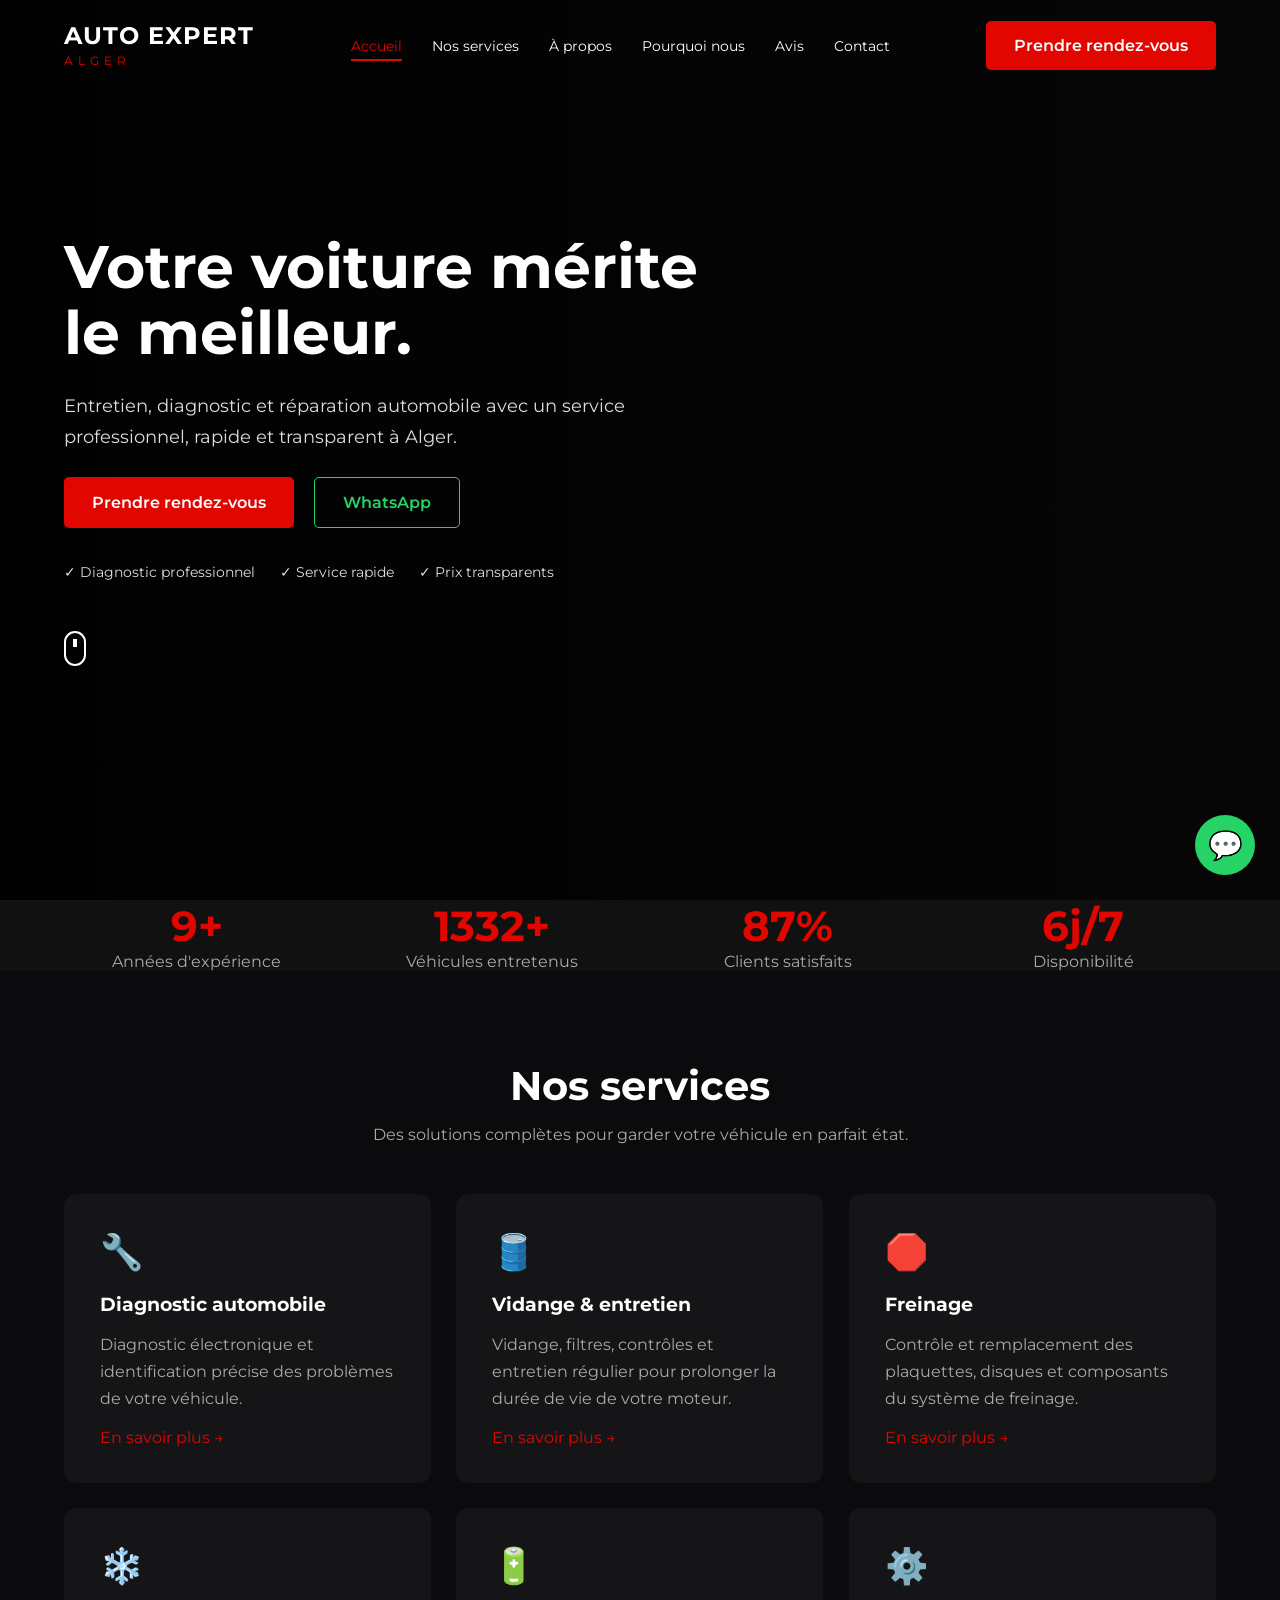
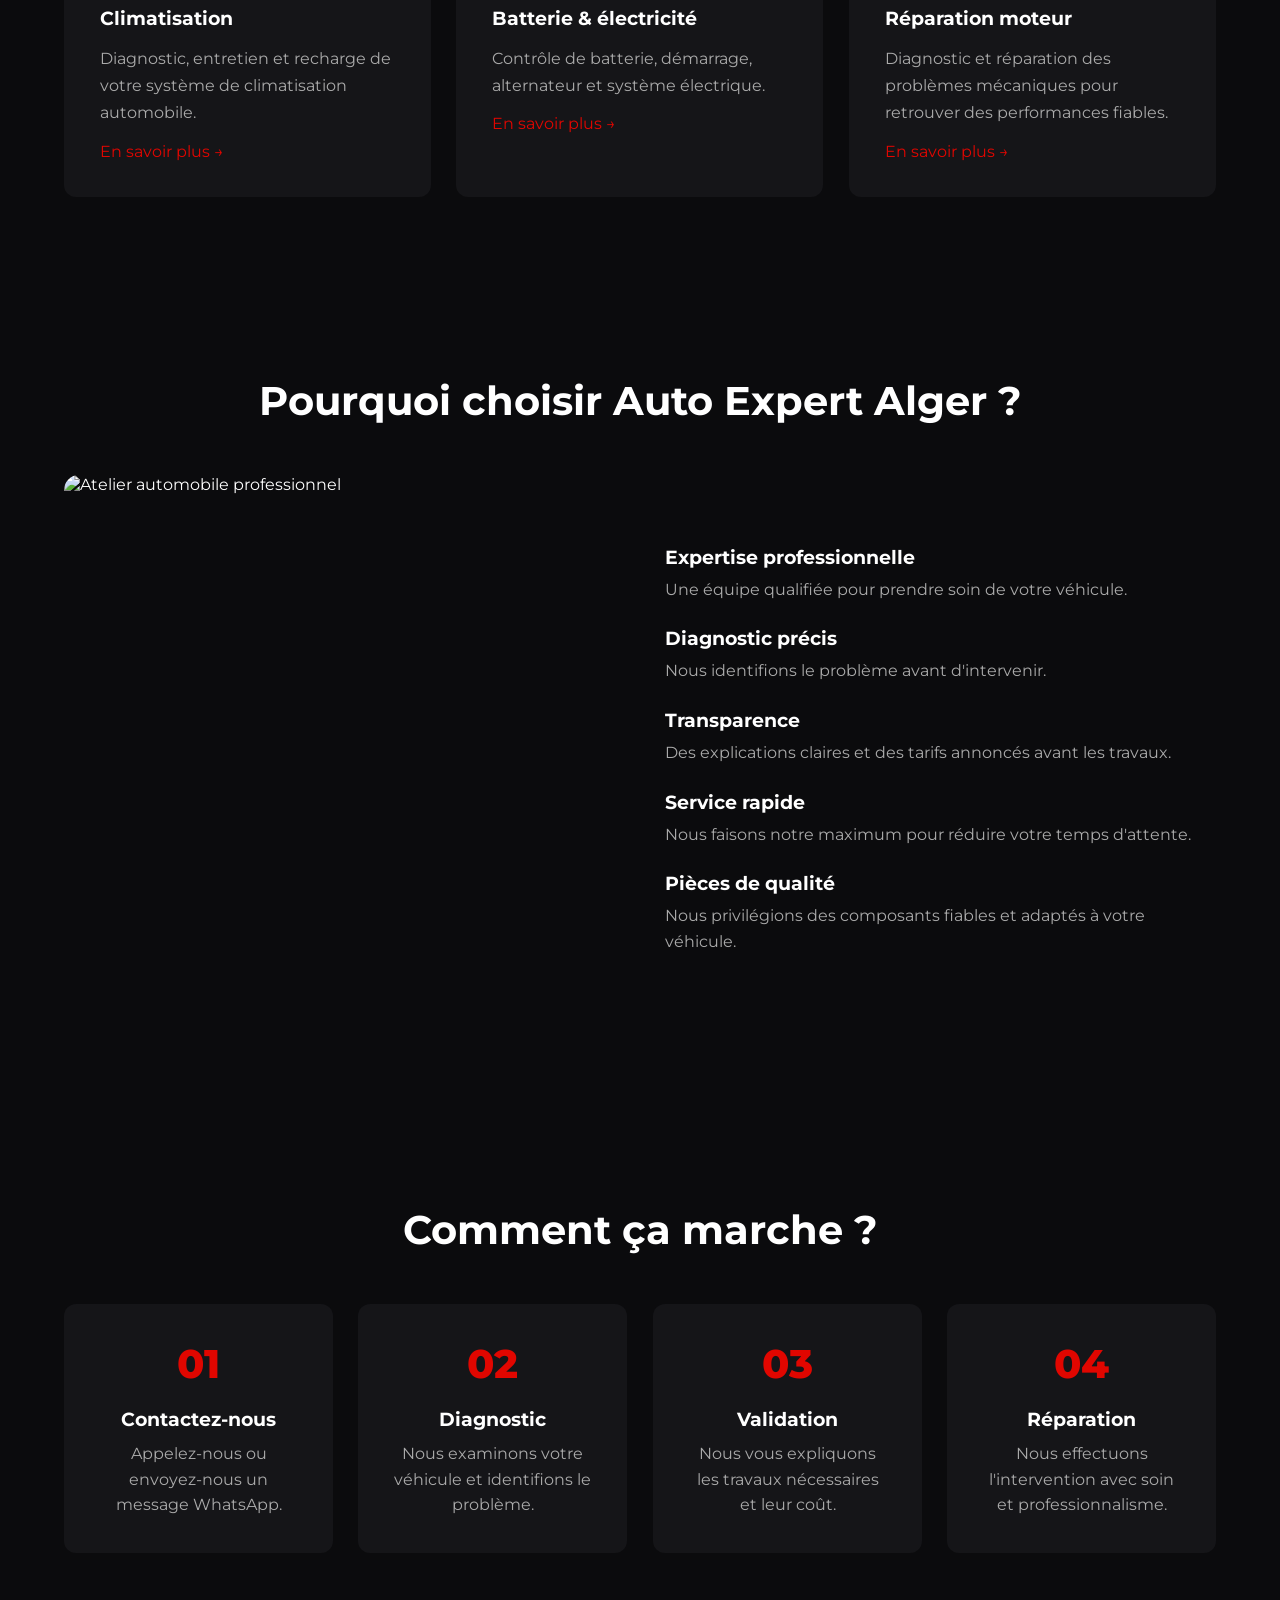
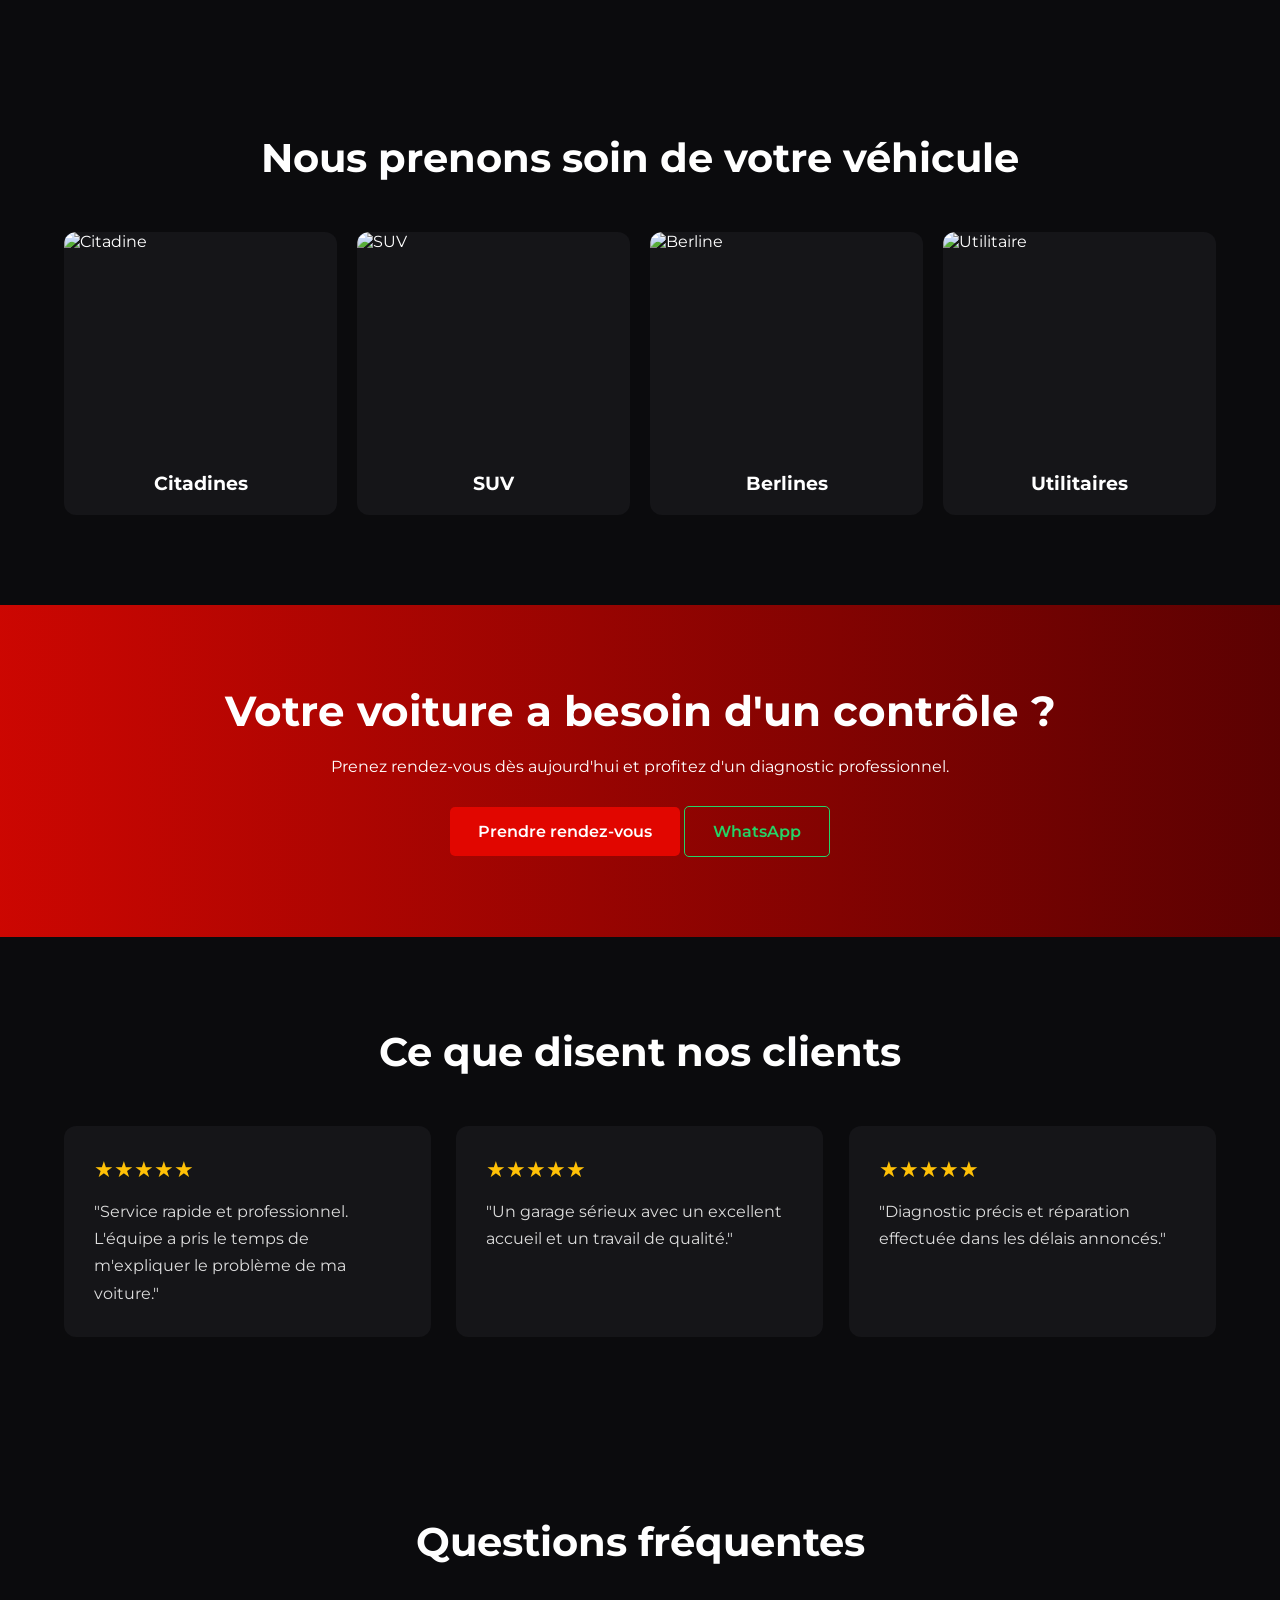
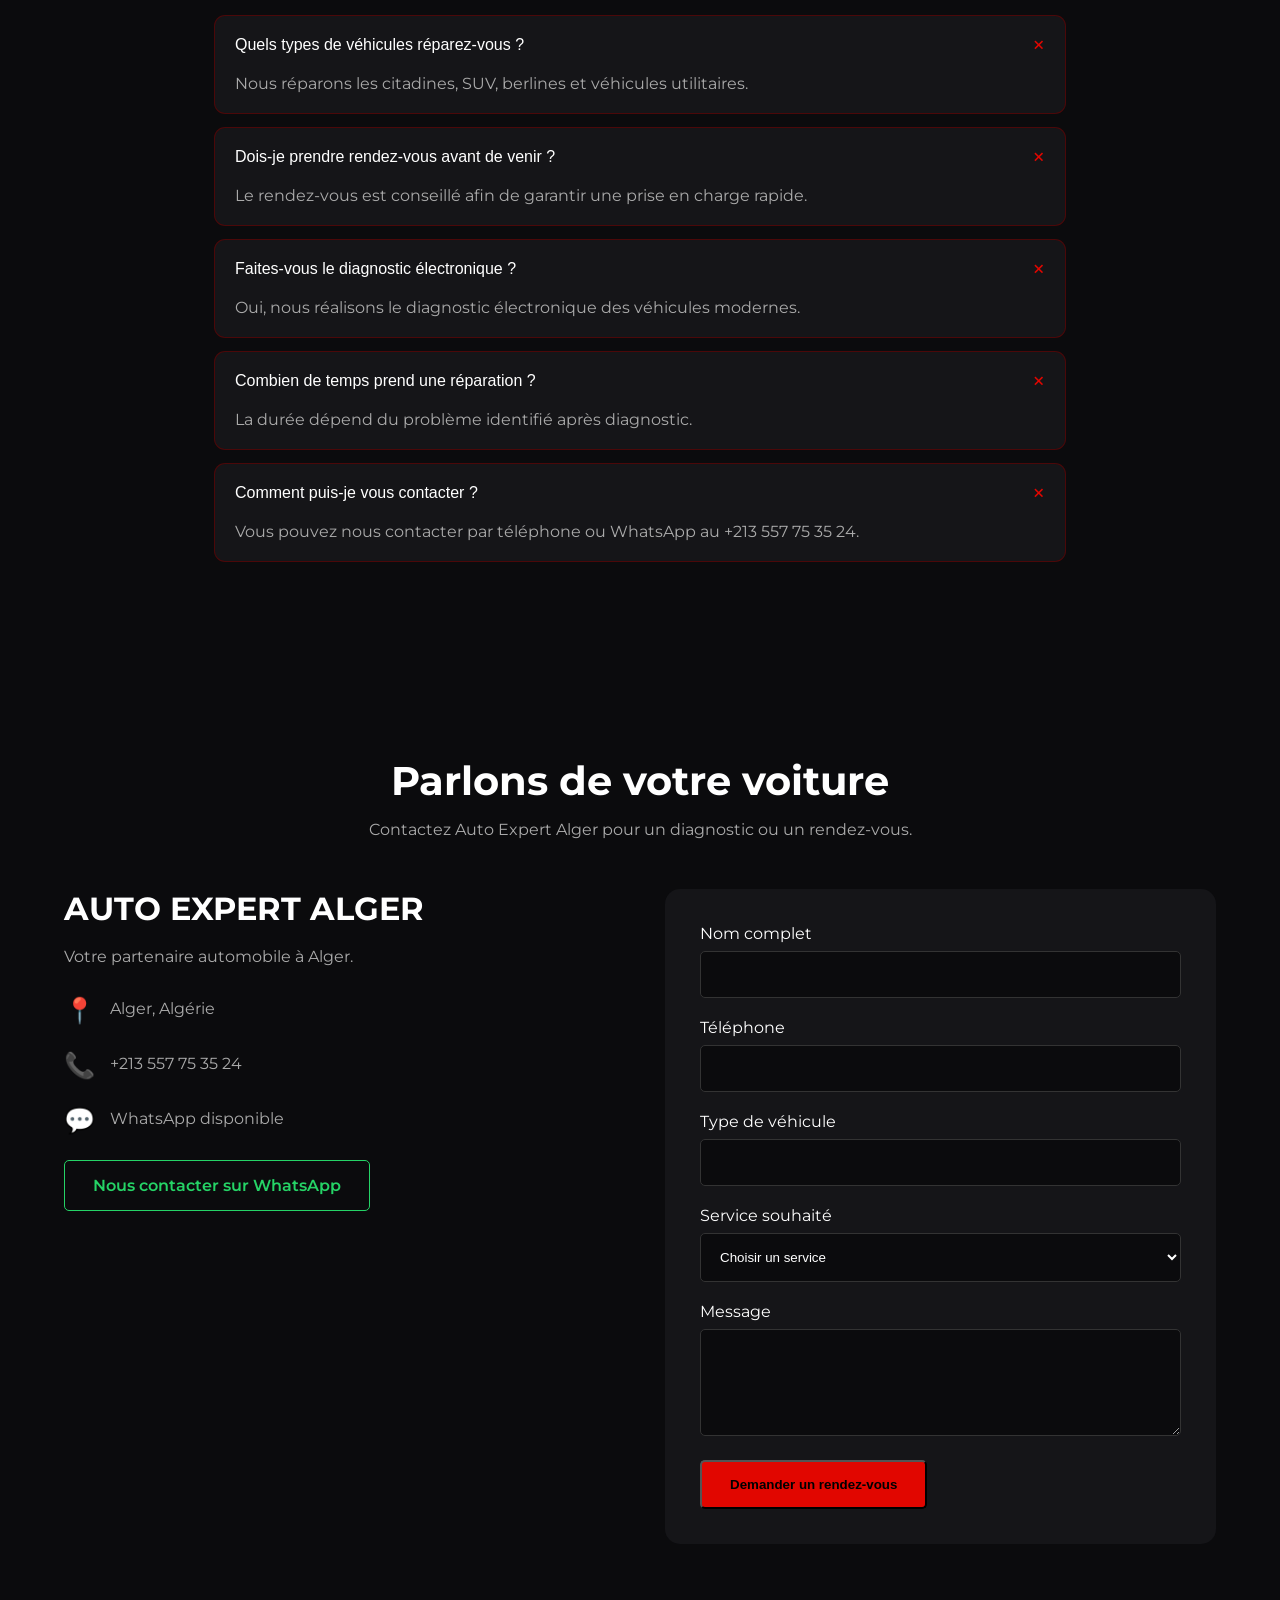
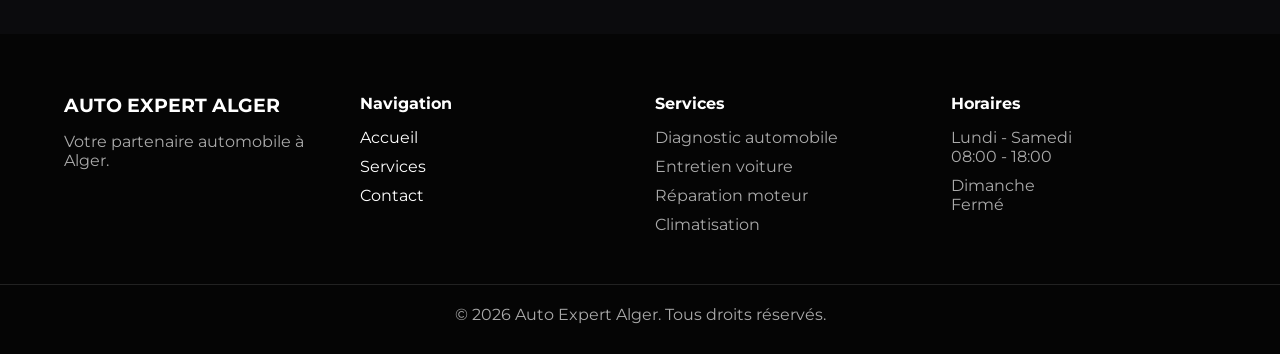
==== commit 992a6d63: "Remove badge from hero content in index.html Removed the badge for 'GARAGE AUTOMOBILE À ALGER' from " ====
--- a/index.html
+++ b/index.html
@@ -78,10 +78,7 @@
 
     <div class="hero-content container reveal">
 
-        <span class="badge">
-            GARAGE AUTOMOBILE À ALGER
-        </span>
-
+        
 
         <h1>
             Votre voiture mérite le meilleur.
